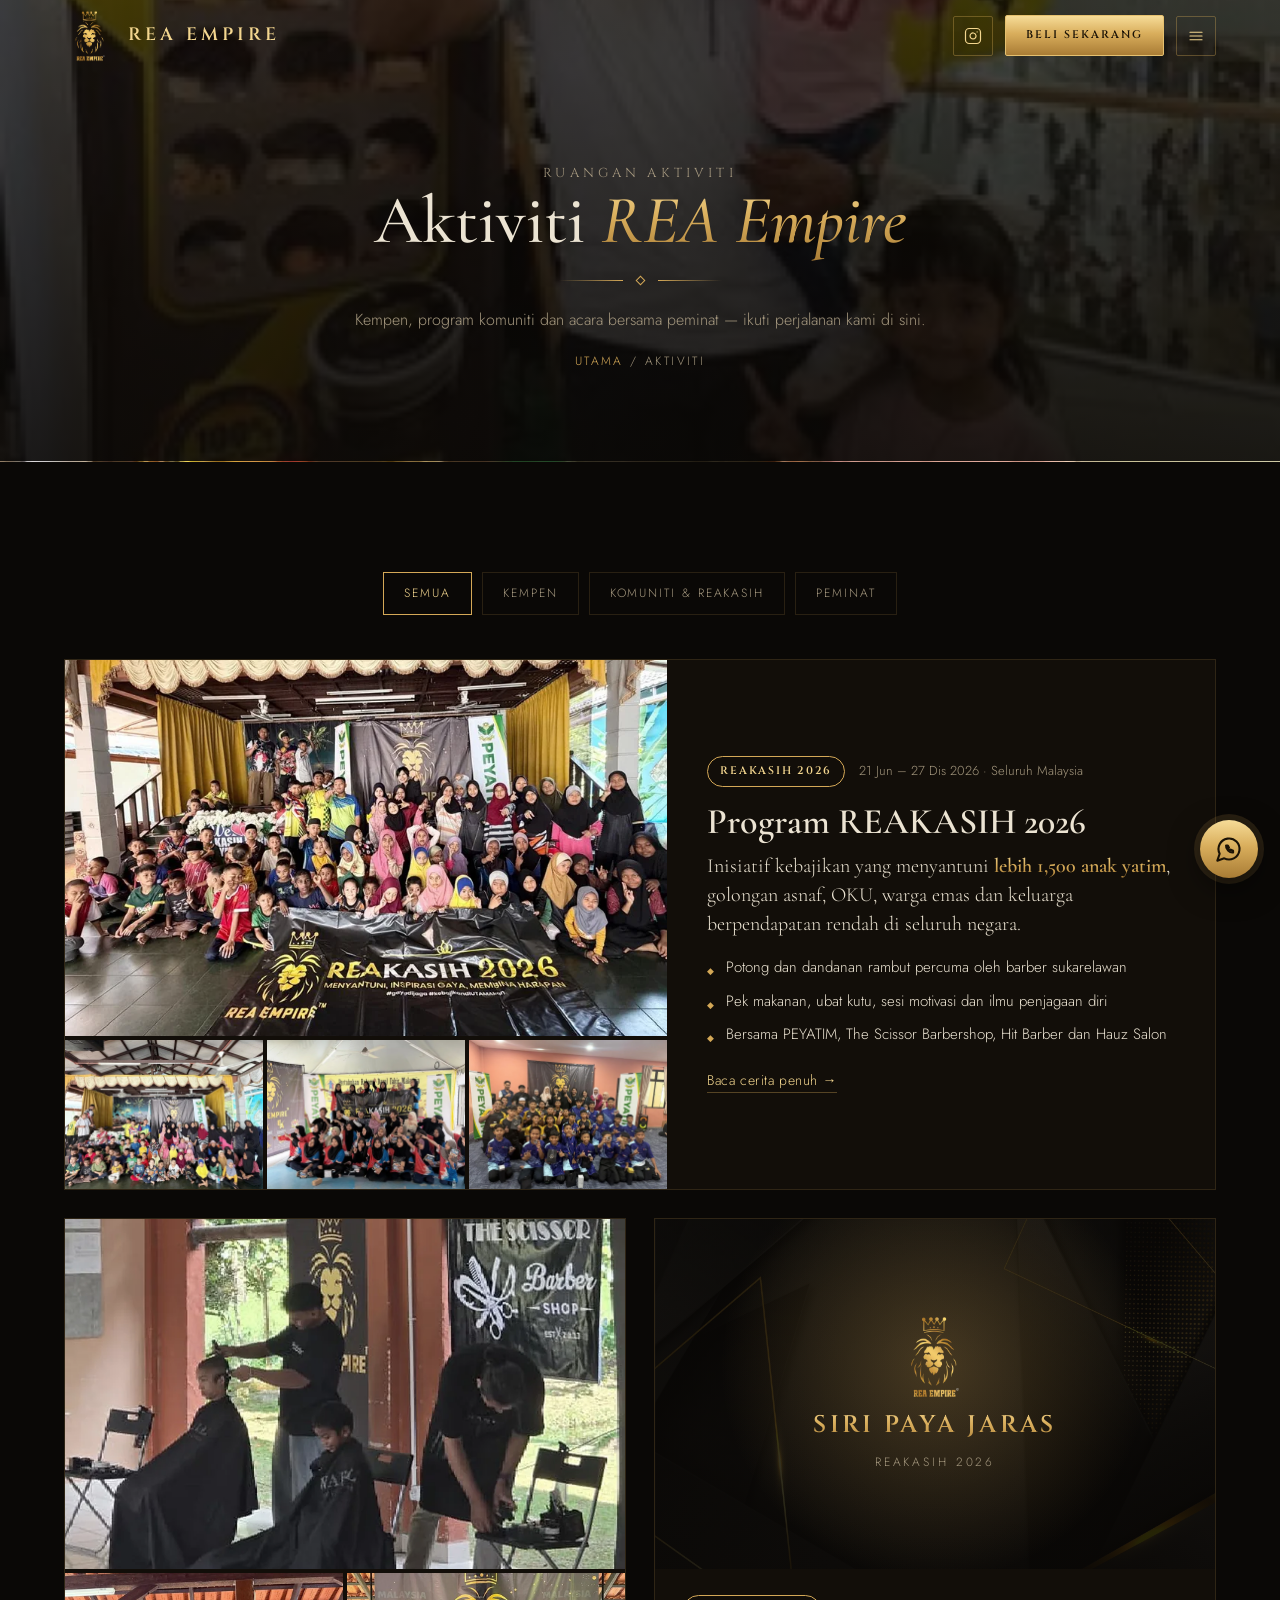
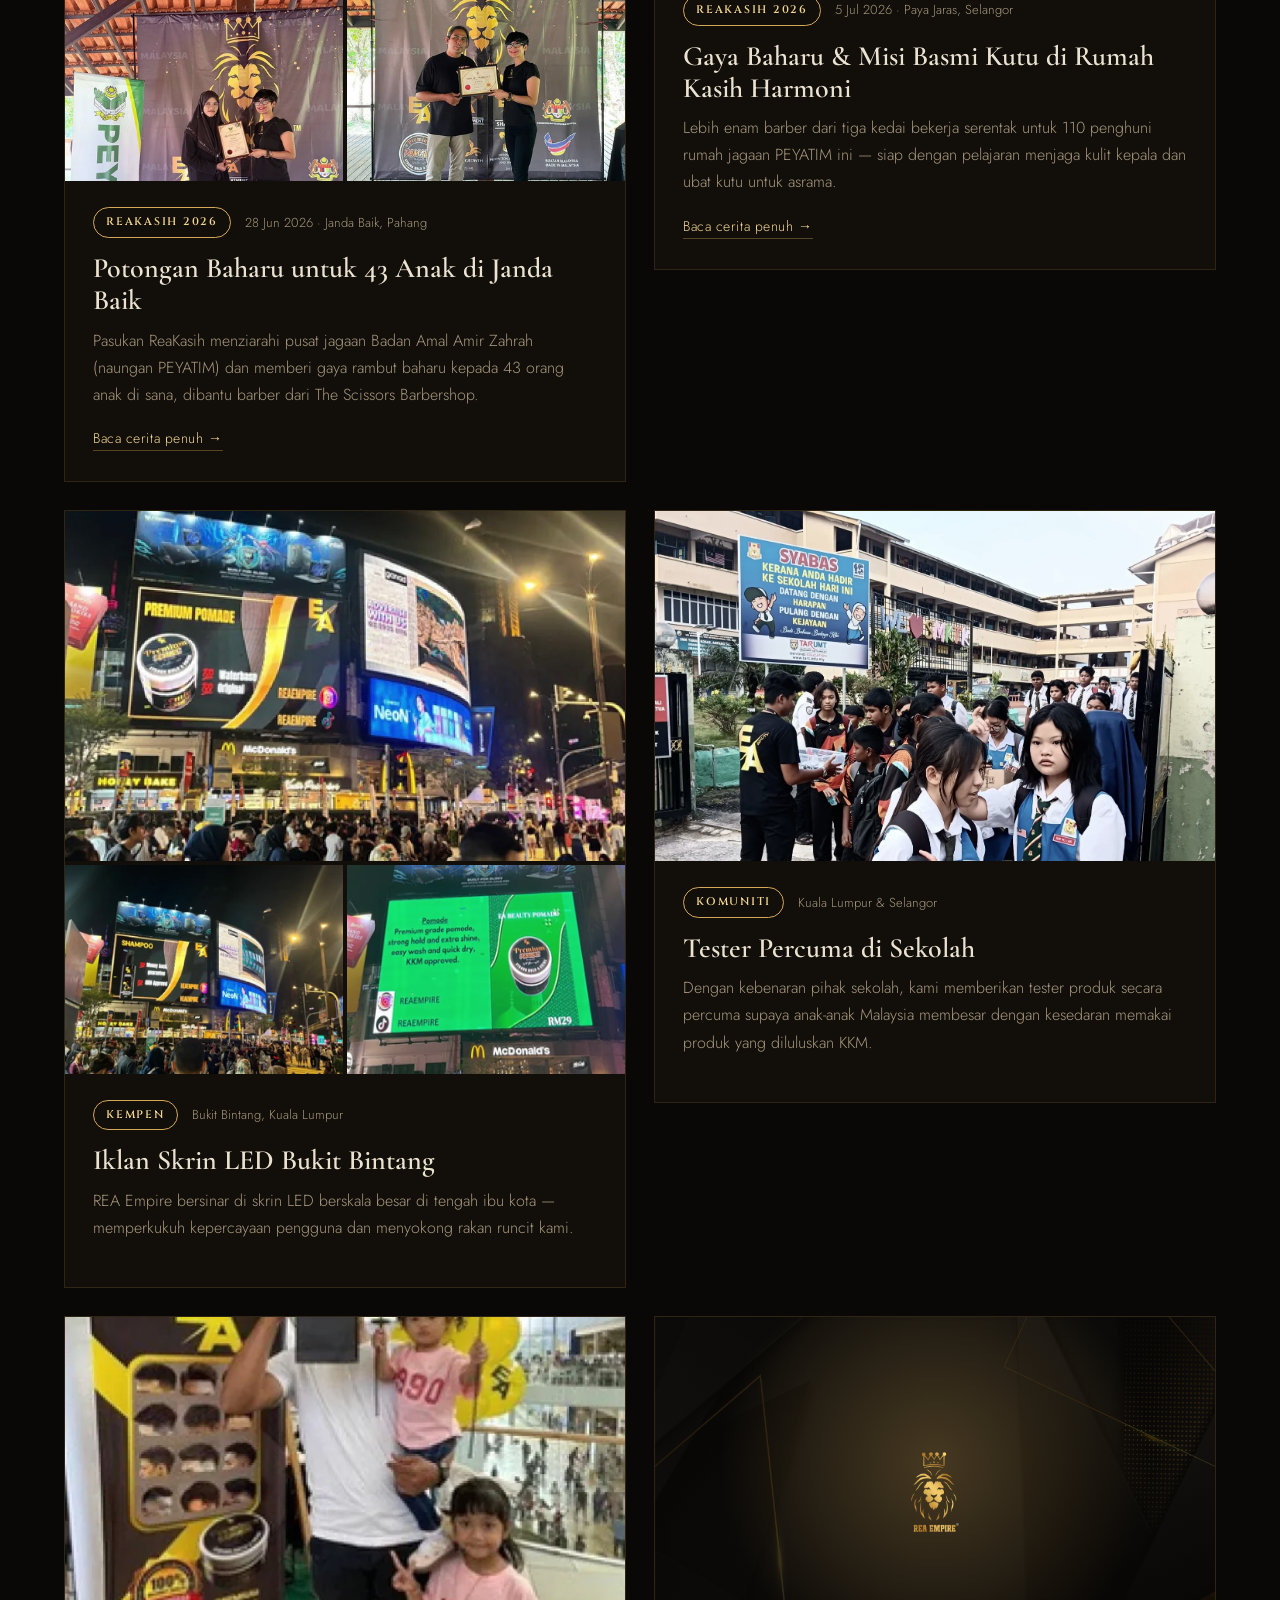
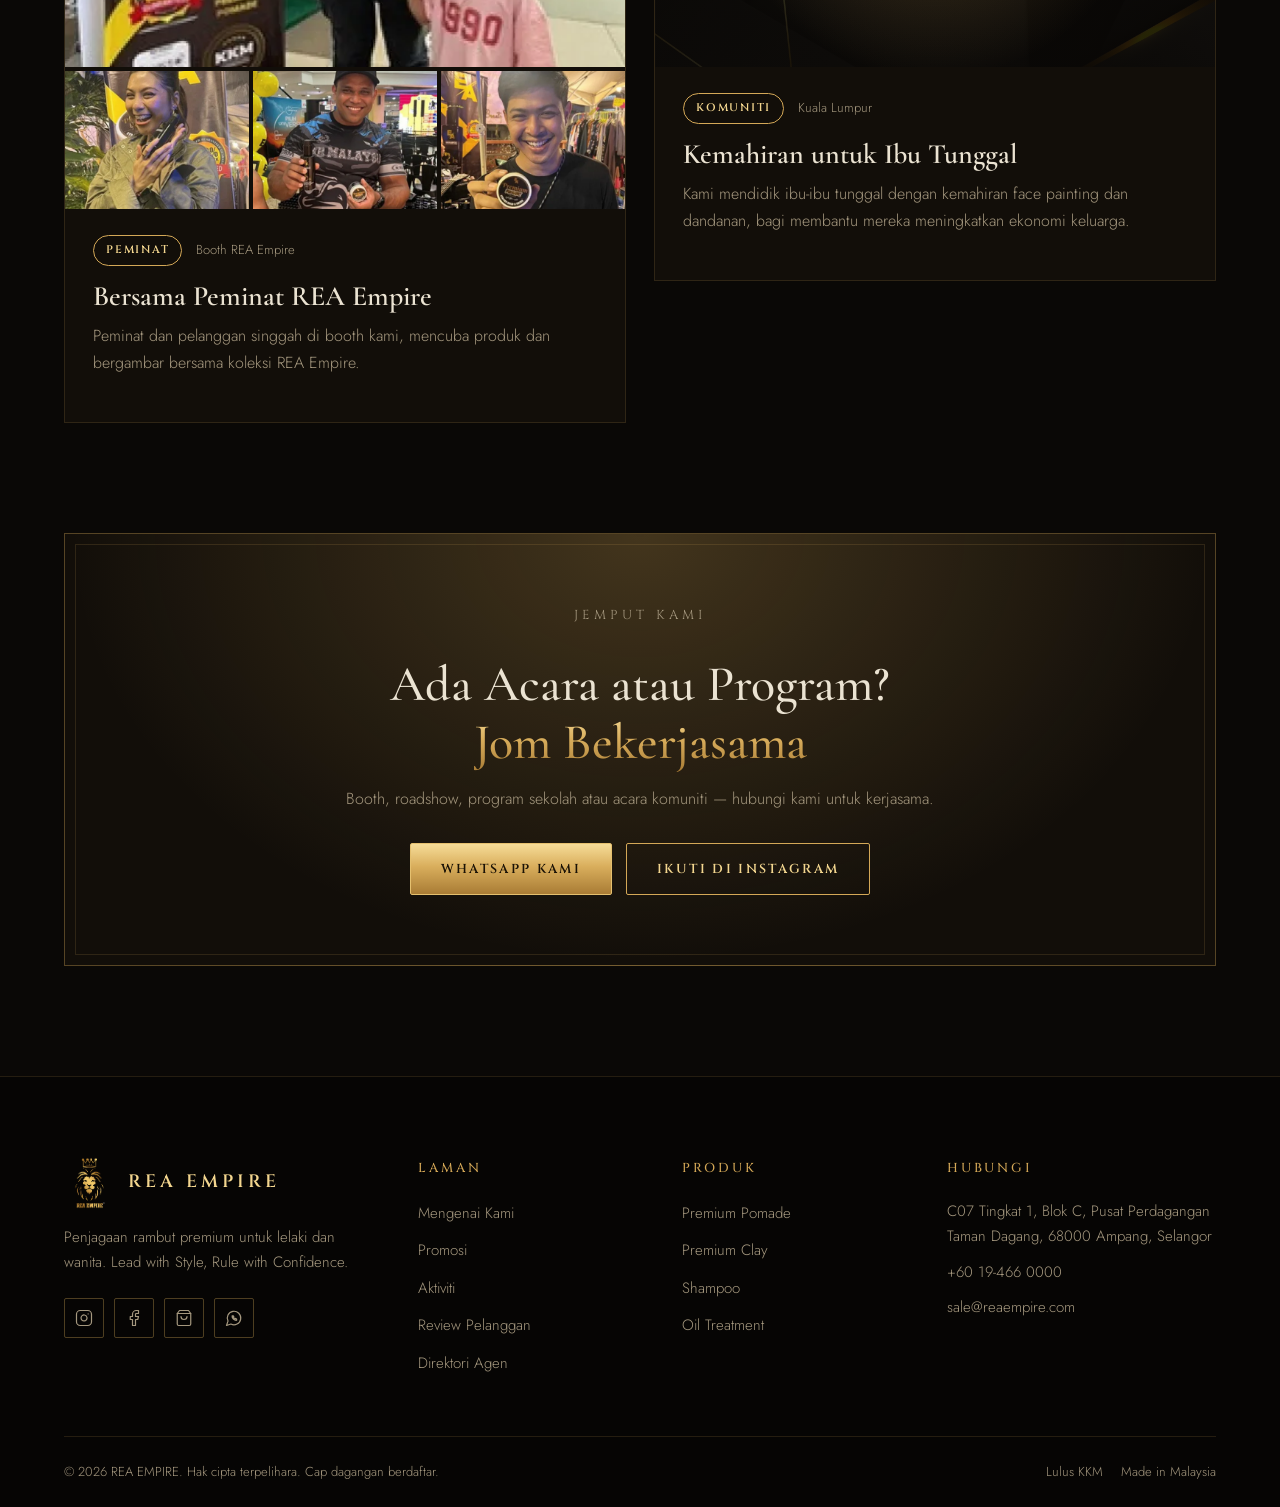
==== aktiviti.html @ 698d2e2b "Launch REA Empire luxury website Static black-and-gold site: 9 pages (Utama, Mengenai Kami, Produk, " ====
<!DOCTYPE html>
<html lang="ms">
<head>
  <meta charset="utf-8">
  <meta name="viewport" content="width=device-width, initial-scale=1">
  <title>Aktiviti — REA Empire</title>
  <meta name="description" content="Aktiviti REA Empire: Program REAKASIH 2026 yang menyantuni lebih 1,500 anak yatim, asnaf, OKU, warga emas dan keluarga B40, kempen LED Bukit Bintang, tester percuma di sekolah dan sesi bersama peminat.">
  <meta property="og:type" content="website">
  <meta property="og:title" content="Aktiviti — REA Empire">
  <meta property="og:description" content="Aktiviti REA Empire: Program REAKASIH 2026 yang menyantuni lebih 1,500 anak yatim, asnaf, OKU, warga emas dan keluarga B40, kempen LED Bukit Bintang, tester percuma di sekolah dan sesi bersama peminat.">
  <meta property="og:image" content="https://rea-empire.vercel.app/assets/img/share-grooming-range.jpg">
  <meta property="og:image:width" content="1200">
  <meta property="og:image:height" content="675">
  <link rel="icon" href="assets/img/logo-transparent-01.webp">
  <link rel="preconnect" href="https://fonts.googleapis.com">
  <link rel="preconnect" href="https://fonts.gstatic.com" crossorigin>
  <link href="https://fonts.googleapis.com/css2?family=Cinzel:wght@400;500;600;700&family=Cormorant+Garamond:ital,wght@0,500;0,600;1,500&family=Jost:wght@300;400;500&display=swap" rel="stylesheet">
  <link rel="stylesheet" href="assets/css/style.css?v=17">
</head>
<body>
  <a class="skip-link" href="#main">Langkau ke kandungan</a>

  <header class="site-header">
    <div class="container header-inner">
      <a class="brand" href="index.html" aria-label="REA Empire — Laman Utama">
        <img src="assets/img/logo-transparent-01.webp" alt="" width="52" height="52">
        <span class="brand-name">REA EMPIRE</span>
      </a>
      <nav class="main-nav" aria-label="Menu utama">
        <ul>
          <li><a href="index.html">Utama</a></li>
          <li><a href="mengenai-kami.html">Mengenai Kami</a></li>
          <li><a href="produk.html">Produk</a></li>
          <li><a href="promosi.html">Promosi</a></li>
          <li><a href="aktiviti.html">Aktiviti</a></li>
          <li><a href="review-pelanggan.html">Review</a></li>
          <li><a href="direktori-agen.html">Agen</a></li>
          <li><a href="hubungikami.html">Hubungi</a></li>
        </ul>
      </nav>
      <div class="header-actions">
        <a class="icon-btn hide-sm" href="https://instagram.com/reaempire" target="_blank" rel="noopener" aria-label="Instagram">
          <svg viewBox="0 0 24 24" fill="none" stroke="currentColor" stroke-width="1.6" stroke-linecap="round" stroke-linejoin="round"><rect x="2" y="2" width="20" height="20" rx="5"/><path d="M16 11.37A4 4 0 1 1 12.63 8 4 4 0 0 1 16 11.37z"/><line x1="17.5" y1="6.5" x2="17.51" y2="6.5"/></svg>
        </a>
        <a class="btn btn-gold btn-sm hide-sm" href="produk.html">Beli Sekarang</a>
        <button class="icon-btn nav-toggle" aria-label="Buka menu" aria-expanded="false">
          <svg viewBox="0 0 24 24" fill="none" stroke="currentColor" stroke-width="1.6" stroke-linecap="round"><line x1="4" y1="7" x2="20" y2="7"/><line x1="4" y1="12" x2="20" y2="12"/><line x1="4" y1="17" x2="20" y2="17"/></svg>
        </button>
      </div>
    </div>
  </header>

  <main id="main">
    <section class="page-hero" style="background-image:url('assets/img/fansartboard-1-copy-4.webp')">
      <div class="container">
        <p class="eyebrow">Ruangan Aktiviti</p>
        <h1>Aktiviti <em class="gold-text">REA Empire</em></h1>
        <div class="divider"><span></span></div>
        <p>Kempen, program komuniti dan acara bersama peminat — ikuti perjalanan kami di sini.</p>
        <div class="breadcrumb"><a href="index.html">Utama</a> / Aktiviti</div>
      </div>
    </section>

    <section class="section">
      <div class="container">
        <div class="filter-bar" role="group" aria-label="Tapis aktiviti">
          <button class="active" data-filter="all">Semua</button>
          <button data-filter="kempen">Kempen</button>
          <button data-filter="komuniti">Komuniti &amp; ReaKasih</button>
          <button data-filter="peminat">Peminat</button>
        </div>

        <!--
          To add an activity: copy one <article class="activity-card"> block below,
          change data-cat (kempen / komuniti / peminat), the chip text, title, text and photos.
          The first photo in .activity-gallery is shown large; the rest become thumbnails.
        -->
        <div class="activity-list">
          <article class="activity-card activity-featured reveal" data-cat="komuniti">
            <div class="gallery activity-gallery">
              <button aria-label="Besarkan gambar"><img src="assets/img/reakasih/rk-01.webp" alt="Peserta dan sukarelawan ReaKasih 2026 bergambar bersama" loading="lazy"></button>
              <button aria-label="Besarkan gambar"><img src="assets/img/reakasih/rk-02.webp" alt="Anak-anak bersama pasukan ReaKasih 2026" loading="lazy"></button>
              <button aria-label="Besarkan gambar"><img src="assets/img/reakasih/rk-06.webp" alt="Peserta ReaKasih 2026 bersama sukarelawan" loading="lazy"></button>
              <button aria-label="Besarkan gambar"><img src="assets/img/reakasih/rk-07.webp" alt="Pelajar bersama pasukan REA Empire" loading="lazy"></button>
            </div>
            <div class="activity-body">
              <div class="activity-meta"><span class="chip">ReaKasih 2026</span><span>21 Jun – 27 Dis 2026 · Seluruh Malaysia</span></div>
              <h3>Program REAKASIH 2026</h3>
              <p class="card-highlight">Inisiatif kebajikan yang menyantuni <strong>lebih 1,500 anak yatim</strong>, golongan asnaf, OKU, warga emas dan keluarga berpendapatan rendah di seluruh negara.</p>
              <ul class="feature-list">
                <li>Potong dan dandanan rambut percuma oleh barber sukarelawan</li>
                <li>Pek makanan, ubat kutu, sesi motivasi dan ilmu penjagaan diri</li>
                <li>Bersama PEYATIM, The Scissor Barbershop, Hit Barber dan Hauz Salon</li>
              </ul>
              <a class="text-link" href="reakasih-2026.html">Baca cerita penuh →</a>
            </div>
          </article>

          <article class="activity-card reveal" data-cat="komuniti">
            <div class="gallery activity-gallery">
              <button aria-label="Besarkan gambar"><img src="assets/img/reakasih/rk-09.webp" alt="Barber The Scissor Barber Shop menggunting rambut peserta" loading="lazy"></button>
              <button aria-label="Besarkan gambar"><img src="assets/img/reakasih/rk-10.webp" alt="Penyerahan sijil penghargaan ReaKasih 2026" loading="lazy"></button>
              <button aria-label="Besarkan gambar"><img src="assets/img/reakasih/rk-11.webp" alt="Penyerahan sijil penghargaan ReaKasih 2026" loading="lazy"></button>
            </div>
            <div class="activity-body">
              <div class="activity-meta"><span class="chip">ReaKasih 2026</span><span>28 Jun 2026 · Janda Baik, Pahang</span></div>
              <h3>Potongan Baharu untuk 43 Anak di Janda Baik</h3>
              <p>Pasukan ReaKasih menziarahi pusat jagaan Badan Amal Amir Zahrah (naungan PEYATIM) dan memberi gaya rambut baharu kepada 43 orang anak di sana, dibantu barber dari The Scissors Barbershop.</p>
              <a class="text-link" href="reakasih-2026.html">Baca cerita penuh →</a>
            </div>
          </article>

          <article class="activity-card reveal" data-cat="komuniti">
            <div class="activity-gallery activity-placeholder" aria-hidden="true">
              <img src="assets/img/logo-transparent-01.webp" alt="">
              <span class="placeholder-title">Siri Paya Jaras</span>
              <span class="placeholder-sub">ReaKasih 2026</span>
            </div>
            <div class="activity-body">
              <div class="activity-meta"><span class="chip">ReaKasih 2026</span><span>5 Jul 2026 · Paya Jaras, Selangor</span></div>
              <h3>Gaya Baharu &amp; Misi Basmi Kutu di Rumah Kasih Harmoni</h3>
              <p>Lebih enam barber dari tiga kedai bekerja serentak untuk 110 penghuni rumah jagaan PEYATIM ini — siap dengan pelajaran menjaga kulit kepala dan ubat kutu untuk asrama.</p>
              <a class="text-link" href="reakasih-2026.html">Baca cerita penuh →</a>
            </div>
          </article>

          <article class="activity-card reveal" data-cat="kempen">
            <div class="gallery activity-gallery">
              <button aria-label="Besarkan gambar"><img src="assets/img/artboard-1-copy-14.webp" alt="Iklan REA Empire di skrin LED Bukit Bintang" loading="lazy"></button>
              <button aria-label="Besarkan gambar"><img src="assets/img/artboard-1-copy-12.webp" alt="Skrin LED Bukit Bintang memaparkan REA Empire" loading="lazy"></button>
              <button aria-label="Besarkan gambar"><img src="assets/img/artboard-1-copy-13.webp" alt="Iklan Premium Pomade di skrin LED" loading="lazy"></button>
            </div>
            <div class="activity-body">
              <div class="activity-meta"><span class="chip">Kempen</span><span>Bukit Bintang, Kuala Lumpur</span></div>
              <h3>Iklan Skrin LED Bukit Bintang</h3>
              <p>REA Empire bersinar di skrin LED berskala besar di tengah ibu kota — memperkukuh kepercayaan pengguna dan menyokong rakan runcit kami.</p>
            </div>
          </article>

          <article class="activity-card reveal" data-cat="komuniti">
            <div class="gallery activity-gallery">
              <button aria-label="Besarkan gambar"><img src="assets/img/9ff412d4-6bd3-4776-a45b-617e386fb0b8.webp" alt="Pelajar sekolah menerima tester produk REA Empire" loading="lazy" style="object-position:center 30%"></button>
            </div>
            <div class="activity-body">
              <div class="activity-meta"><span class="chip">Komuniti</span><span>Kuala Lumpur &amp; Selangor</span></div>
              <h3>Tester Percuma di Sekolah</h3>
              <p>Dengan kebenaran pihak sekolah, kami memberikan tester produk secara percuma supaya anak-anak Malaysia membesar dengan kesedaran memakai produk yang diluluskan KKM.</p>
            </div>
          </article>

          <article class="activity-card reveal" data-cat="peminat">
            <div class="gallery activity-gallery">
              <button aria-label="Besarkan gambar"><img src="assets/img/fansartboard-1-copy-4.webp" alt="Keluarga di booth REA Empire" loading="lazy"></button>
              <button aria-label="Besarkan gambar"><img src="assets/img/fansartboard-1-copy-7.webp" alt="Peminat REA Empire di booth" loading="lazy"></button>
              <button aria-label="Besarkan gambar"><img src="assets/img/reviewartboard-1-copy-3.webp" alt="Peminat bersama produk REA Empire" loading="lazy"></button>
              <button aria-label="Besarkan gambar"><img src="assets/img/fansartboard-1-copy-6.webp" alt="Peminat REA Empire bersama pomade" loading="lazy"></button>
            </div>
            <div class="activity-body">
              <div class="activity-meta"><span class="chip">Peminat</span><span>Booth REA Empire</span></div>
              <h3>Bersama Peminat REA Empire</h3>
              <p>Peminat dan pelanggan singgah di booth kami, mencuba produk dan bergambar bersama koleksi REA Empire.</p>
            </div>
          </article>

          <article class="activity-card reveal" data-cat="komuniti">
            <div class="activity-gallery activity-placeholder" aria-hidden="true">
              <img src="assets/img/logo-transparent-01.webp" alt="">
            </div>
            <div class="activity-body">
              <div class="activity-meta"><span class="chip">Komuniti</span><span>Kuala Lumpur</span></div>
              <h3>Kemahiran untuk Ibu Tunggal</h3>
              <p>Kami mendidik ibu-ibu tunggal dengan kemahiran face painting dan dandanan, bagi membantu mereka meningkatkan ekonomi keluarga.</p>
            </div>
          </article>
        </div>
      </div>
    </section>

    <section class="section" style="padding-top:0">
      <div class="container">
        <div class="cta-band reveal">
          <p class="eyebrow">Jemput Kami</p>
          <h2>Ada Acara atau Program?<br><span class="gold-text">Jom Bekerjasama</span></h2>
          <p>Booth, roadshow, program sekolah atau acara komuniti — hubungi kami untuk kerjasama.</p>
          <div class="hero-cta">
            <a class="btn btn-gold" href="https://wa.me/60194660000?text=Salam%20REA%20Empire%2C%20saya%20ingin%20menjemput%20REA%20Empire%20ke%20acara%20kami%3A%20" target="_blank" rel="noopener">WhatsApp Kami</a>
            <a class="btn btn-outline" href="https://instagram.com/reaempire" target="_blank" rel="noopener">Ikuti di Instagram</a>
          </div>
        </div>
      </div>
    </section>

    <div class="lightbox" role="dialog" aria-modal="true" aria-label="Paparan gambar">
      <button class="icon-btn" aria-label="Tutup"><svg viewBox="0 0 24 24" fill="none" stroke="currentColor" stroke-width="1.6" stroke-linecap="round"><line x1="6" y1="6" x2="18" y2="18"/><line x1="18" y1="6" x2="6" y2="18"/></svg></button>
      <img src="" alt="">
    </div>
  </main>

  <footer class="site-footer">
    <div class="container">
      <div class="footer-grid">
        <div class="footer-about">
          <a class="brand" href="index.html">
            <img src="assets/img/logo-transparent-01.webp" alt="" width="52" height="52">
            <span class="brand-name">REA EMPIRE</span>
          </a>
          <p>Penjagaan rambut premium untuk lelaki dan wanita. Lead with Style, Rule with Confidence.</p>
          <div class="socials">
            <a class="icon-btn" href="https://instagram.com/reaempire" target="_blank" rel="noopener" aria-label="Instagram"><svg viewBox="0 0 24 24" fill="none" stroke="currentColor" stroke-width="1.6" stroke-linecap="round" stroke-linejoin="round"><rect x="2" y="2" width="20" height="20" rx="5"/><path d="M16 11.37A4 4 0 1 1 12.63 8 4 4 0 0 1 16 11.37z"/><line x1="17.5" y1="6.5" x2="17.51" y2="6.5"/></svg></a>
            <a class="icon-btn" href="https://facebook.com/share/18JDNYexbV/?mibextid=wwXIfr" target="_blank" rel="noopener" aria-label="Facebook"><svg viewBox="0 0 24 24" fill="none" stroke="currentColor" stroke-width="1.6" stroke-linecap="round" stroke-linejoin="round"><path d="M18 2h-3a5 5 0 0 0-5 5v3H7v4h3v8h4v-8h3l1-4h-4V7a1 1 0 0 1 1-1h3z"/></svg></a>
            <a class="icon-btn" href="https://shopee.com.my/reaempire" target="_blank" rel="noopener" aria-label="Shopee"><svg viewBox="0 0 24 24" fill="none" stroke="currentColor" stroke-width="1.6" stroke-linecap="round" stroke-linejoin="round"><path d="M6 2 3 6v14a2 2 0 0 0 2 2h14a2 2 0 0 0 2-2V6l-3-4Z"/><line x1="3" y1="6" x2="21" y2="6"/><path d="M16 10a4 4 0 0 1-8 0"/></svg></a>
            <a class="icon-btn" href="https://wa.me/60194660000" target="_blank" rel="noopener" aria-label="WhatsApp"><svg viewBox="0 0 24 24" fill="none" stroke="currentColor" stroke-width="1.6" stroke-linecap="round" stroke-linejoin="round"><path d="M7.9 20A9 9 0 1 0 4 16.1L2 22Z"/><path d="M9.5 9.5c.3 1.6 1.4 3.1 3 4l1-1 2 1v1.5c-3 .5-6.5-3-6-6h1.5l1 2z"/></svg></a>
          </div>
        </div>
        <div>
          <h4>Laman</h4>
          <ul>
            <li><a href="mengenai-kami.html">Mengenai Kami</a></li>
            <li><a href="promosi.html">Promosi</a></li>
            <li><a href="aktiviti.html">Aktiviti</a></li>
            <li><a href="review-pelanggan.html">Review Pelanggan</a></li>
            <li><a href="direktori-agen.html">Direktori Agen</a></li>
          </ul>
        </div>
        <div>
          <h4>Produk</h4>
          <ul>
            <li><a href="produk.html#premium-pomade-new">Premium Pomade</a></li>
            <li><a href="produk.html#ea-premium-clay">Premium Clay</a></li>
            <li><a href="produk.html#ea-shampoo">Shampoo</a></li>
            <li><a href="produk.html#ea-oil-treatment">Oil Treatment</a></li>
          </ul>
        </div>
        <div>
          <h4>Hubungi</h4>
          <ul class="footer-contact">
            <li>C07 Tingkat 1, Blok C, Pusat Perdagangan Taman Dagang, 68000 Ampang, Selangor</li>
            <li><a href="tel:+60194660000">+60 19-466 0000</a></li>
            <li><a href="mailto:sale@reaempire.com">sale@reaempire.com</a></li>
          </ul>
        </div>
      </div>
      <div class="footer-bottom">
        <span>© <span data-year>2025</span> REA EMPIRE. Hak cipta terpelihara. Cap dagangan berdaftar.</span>
        <span class="footer-badges"><span>Lulus KKM</span><span>Made in Malaysia</span></span>
      </div>
    </div>
  </footer>

  <nav class="tab-bar" aria-label="Navigasi aplikasi">
    <a href="index.html" data-tab="index"><svg viewBox="0 0 24 24" fill="none" stroke="currentColor" stroke-width="1.7" stroke-linecap="round" stroke-linejoin="round"><path d="M3 10.5 12 3l9 7.5V20a1 1 0 0 1-1 1h-5v-6h-6v6H4a1 1 0 0 1-1-1z"/></svg><span>Utama</span></a>
    <a href="produk.html" data-tab="produk"><svg viewBox="0 0 24 24" fill="none" stroke="currentColor" stroke-width="1.7" stroke-linecap="round" stroke-linejoin="round"><path d="M6 2 3 6v14a2 2 0 0 0 2 2h14a2 2 0 0 0 2-2V6l-3-4Z"/><line x1="3" y1="6" x2="21" y2="6"/><path d="M16 10a4 4 0 0 1-8 0"/></svg><span>Produk</span></a>
    <a class="tab-cta" href="https://wa.me/60194660000" target="_blank" rel="noopener" aria-label="WhatsApp"><span class="tab-cta-icon"><svg viewBox="0 0 24 24" fill="none" stroke="currentColor" stroke-width="1.7" stroke-linecap="round" stroke-linejoin="round"><path d="M7.9 20A9 9 0 1 0 4 16.1L2 22Z"/><path d="M9.5 9.5c.3 1.6 1.4 3.1 3 4l1-1 2 1v1.5c-3 .5-6.5-3-6-6h1.5l1 2z"/></svg></span><span>Beli</span></a>
    <a href="review-pelanggan.html" data-tab="review-pelanggan"><svg viewBox="0 0 24 24" fill="none" stroke="currentColor" stroke-width="1.7" stroke-linecap="round" stroke-linejoin="round"><path d="m12 2 3.1 6.3 6.9 1-5 4.9 1.2 6.8L12 17.8 5.8 21l1.2-6.8-5-4.9 6.9-1z"/></svg><span>Review</span></a>
    <button type="button" class="tab-menu" aria-label="Menu lain"><svg viewBox="0 0 24 24" fill="none" stroke="currentColor" stroke-width="1.7" stroke-linecap="round" stroke-linejoin="round"><circle cx="5" cy="12" r="1.3"/><circle cx="12" cy="12" r="1.3"/><circle cx="19" cy="12" r="1.3"/></svg><span>Menu</span></button>
  </nav>

  <a class="wa-float" href="https://wa.me/60194660000" target="_blank" rel="noopener" aria-label="WhatsApp REA Empire">
    <svg viewBox="0 0 24 24" fill="none" stroke="currentColor" stroke-width="1.8" stroke-linecap="round" stroke-linejoin="round"><path d="M7.9 20A9 9 0 1 0 4 16.1L2 22Z"/><path d="M9.5 9.5c.3 1.6 1.4 3.1 3 4l1-1 2 1v1.5c-3 .5-6.5-3-6-6h1.5l1 2z"/></svg>
  </a>

  <script src="assets/js/main.js?v=9"></script>
</body>
</html>
---- assets/css/style.css ----
/* REA EMPIRE — luxury black & gold theme */

:root {
  --bg: #0a0806;
  --bg-2: #120e09;
  --bg-3: #1a140c;
  --line: rgba(212, 168, 87, 0.35);
  --line-soft: rgba(212, 168, 87, 0.15);
  --gold: #d4a857;
  --gold-light: #f3d68f;
  --gold-dark: #9c7533;
  --gold-grad: linear-gradient(180deg, #f6dc98 0%, #d9ae5c 45%, #a97c35 100%);
  --text: #ebe3d2;
  --muted: #a5987f;
  --font-display: "Cormorant Garamond", Georgia, serif;
  --font-title: "Cinzel", Georgia, serif;
  --font-body: "Jost", "Helvetica Neue", Arial, sans-serif;
  --container: 1200px;
  --header-h: 84px;
  --radius: 2px;
}

*, *::before, *::after { box-sizing: border-box; }

html { scroll-behavior: smooth; }

body {
  margin: 0;
  background: var(--bg);
  color: var(--text);
  font-family: var(--font-body);
  font-size: 16px;
  font-weight: 300;
  line-height: 1.7;
  -webkit-font-smoothing: antialiased;
  overflow-x: hidden;
}

img { max-width: 100%; display: block; }
[hidden] { display: none !important; }
a { color: inherit; text-decoration: none; }
button, input, textarea, select { font: inherit; color: inherit; }

.container {
  width: 100%;
  max-width: var(--container);
  margin: 0 auto;
  padding: 0 24px;
}

.skip-link {
  position: absolute; left: -9999px; top: 0;
  background: var(--gold); color: #000; padding: 8px 16px; z-index: 100;
}
.skip-link:focus { left: 16px; }

/* ---------- Typography ---------- */

.eyebrow {
  font-family: var(--font-title);
  font-size: 13px;
  letter-spacing: 0.32em;
  text-transform: uppercase;
  color: var(--gold);
  margin: 0 0 14px;
}

.section-title {
  font-family: var(--font-title);
  font-weight: 500;
  font-size: clamp(26px, 3.4vw, 38px);
  letter-spacing: 0.08em;
  text-transform: uppercase;
  color: var(--gold-light);
  margin: 0 0 16px;
  line-height: 1.25;
}

.section-head { text-align: center; max-width: 720px; margin: 0 auto 56px; }
.section-head p { color: var(--muted); margin: 0; }

.divider {
  display: flex; align-items: center; justify-content: center; gap: 14px;
  margin: 18px auto 22px; color: var(--gold);
}
.divider::before, .divider::after {
  content: ""; width: 64px; height: 1px;
  background: linear-gradient(90deg, transparent, var(--gold));
}
.divider::after { transform: scaleX(-1); }
.divider span { width: 7px; height: 7px; transform: rotate(45deg); border: 1px solid var(--gold); }

.gold-text {
  background: var(--gold-grad);
  -webkit-background-clip: text; background-clip: text;
  color: transparent;
}

/* ---------- Buttons ---------- */

.btn {
  display: inline-flex; align-items: center; justify-content: center; gap: 10px;
  padding: 14px 30px;
  font-family: var(--font-title);
  font-size: 13px;
  font-weight: 600;
  letter-spacing: 0.18em;
  text-transform: uppercase;
  border: 1px solid var(--gold);
  border-radius: var(--radius);
  cursor: pointer;
  transition: transform .25s ease, box-shadow .25s ease, background .25s ease, color .25s ease;
}
.btn-gold { background: var(--gold-grad); color: #1a1206; border-color: #e5c06f; }
.btn-gold:hover { transform: translateY(-2px); box-shadow: 0 10px 30px rgba(212, 168, 87, 0.35); }
.btn-outline { background: transparent; color: var(--gold-light); }
.btn-outline:hover { background: rgba(212, 168, 87, 0.12); }
.btn-sm { padding: 10px 20px; font-size: 11px; }
.btn svg { width: 18px; height: 18px; flex: none; }

/* ---------- Header ---------- */

.site-header {
  position: fixed; inset: 0 0 auto 0; z-index: 50;
  height: var(--header-h);
  transition: background .3s ease, border-color .3s ease;
  border-bottom: 1px solid transparent;
}
.site-header.scrolled {
  background: rgba(10, 8, 6, 0.92);
  backdrop-filter: blur(10px);
  border-bottom-color: var(--line-soft);
}
.header-inner {
  height: 100%;
  display: flex; align-items: center; justify-content: space-between; gap: 24px;
}
.brand { display: flex; align-items: center; gap: 12px; }
.brand img { width: 52px; height: 52px; object-fit: contain; }
.brand-name {
  font-family: var(--font-title); font-weight: 600;
  font-size: 18px; letter-spacing: 0.22em; color: var(--gold-light);
  white-space: nowrap;
}

.main-nav ul { list-style: none; margin: 0; padding: 0; display: flex; gap: 24px; }
.header-actions .btn { white-space: nowrap; }
.main-nav a {
  font-size: 13px; letter-spacing: 0.12em; text-transform: uppercase;
  color: var(--text); position: relative; padding: 6px 0; white-space: nowrap;
  transition: color .2s ease;
}
.main-nav a::after {
  content: ""; position: absolute; left: 0; right: 0; bottom: 0; height: 1px;
  background: var(--gold); transform: scaleX(0); transition: transform .3s ease;
}
.main-nav a:hover, .main-nav a.active { color: var(--gold-light); }
.main-nav a:hover::after, .main-nav a.active::after { transform: scaleX(1); }

.header-actions { display: flex; align-items: center; gap: 12px; }
.icon-btn {
  width: 40px; height: 40px; display: grid; place-items: center;
  border: 1px solid var(--line); border-radius: var(--radius); color: var(--gold-light);
  background: transparent; cursor: pointer; transition: background .2s ease;
}
.icon-btn:hover { background: rgba(212, 168, 87, 0.12); }
.icon-btn svg { width: 18px; height: 18px; }
.nav-toggle { display: none; }

/* ---------- Hero ---------- */

.hero {
  position: relative;
  padding: calc(var(--header-h) + 40px) 0 80px;
  background:
    radial-gradient(ellipse at 70% 40%, rgba(160, 110, 40, 0.28), transparent 60%),
    var(--bg);
  overflow: hidden;
}
.hero-frame {
  position: relative;
  border: 1px solid var(--line);
  min-height: 600px;
  display: grid; grid-template-columns: 1.05fr 1fr; align-items: center;
  overflow: hidden;
  background: linear-gradient(120deg, rgba(20, 15, 8, 0.95), rgba(30, 20, 8, 0.6));
}
.hero-frame::before {
  content: ""; position: absolute; inset: 10px; border: 1px solid var(--line-soft); pointer-events: none; z-index: 3;
}
.hero-copy { position: relative; z-index: 2; padding: 64px 56px; }
.hero h1 {
  font-family: var(--font-display);
  font-weight: 500;
  font-size: clamp(42px, 5vw, 72px);
  line-height: 1.05;
  margin: 0 0 22px;
  color: var(--text);
}
.hero h1 em { font-style: italic; display: block; }
.hero-lead { font-size: 18px; color: var(--muted); max-width: 460px; margin: 0 0 34px; }
.hero-cta { display: flex; flex-wrap: wrap; gap: 14px; }
.hero-media { position: absolute; inset: 0 0 0 38%; z-index: 1; }
.hero-media img { width: 100%; height: 100%; object-fit: cover; object-position: center; }
.hero-media::after {
  content: ""; position: absolute; inset: 0;
  background:
    linear-gradient(90deg, rgba(18, 13, 7, 1) 0%, rgba(18, 13, 7, 0.55) 30%, rgba(18, 13, 7, 0.05) 70%),
    linear-gradient(0deg, rgba(10, 8, 6, 0.75), transparent 40%);
}
.sparkles { position: absolute; inset: 0; width: 100%; height: 100%; z-index: 2; pointer-events: none; }

.hero-badges {
  display: flex; flex-wrap: wrap; gap: 22px; margin-top: 40px;
  font-size: 12px; letter-spacing: 0.14em; text-transform: uppercase; color: var(--muted);
}
.hero-badges span { display: inline-flex; align-items: center; gap: 8px; }
.hero-badges span::before { content: "◆"; color: var(--gold); font-size: 9px; }

/* Poster hero (homepage) */
.sr-only {
  position: absolute; width: 1px; height: 1px; padding: 0; margin: -1px;
  overflow: hidden; clip: rect(0 0 0 0); white-space: nowrap; border: 0;
}
.hero-poster { display: block; min-height: 0; background: var(--bg); }
.hero-poster img { width: 100%; height: auto; aspect-ratio: 1672 / 941; object-fit: cover; }
.hero-bar {
  display: flex; align-items: center; justify-content: space-between; gap: 32px;
  padding: 28px 0 0;
}
.hero-bar .hero-lead { margin: 0; max-width: 560px; font-size: 17px; }
.hero-bar .hero-badges { margin-top: 14px; }
.hero-bar .hero-cta { flex: none; }

/* Page hero (inner pages) */
.page-hero {
  position: relative;
  padding: calc(var(--header-h) + 90px) 0 90px;
  text-align: center;
  background-size: cover; background-position: center;
  border-bottom: 1px solid var(--line-soft);
  overflow: hidden;
}
.page-hero::before {
  content: ""; position: absolute; inset: 0;
  background: linear-gradient(180deg, rgba(10, 8, 6, 0.75), rgba(10, 8, 6, 0.92));
}
.page-hero .container { position: relative; z-index: 2; }
.page-hero h1 {
  font-family: var(--font-display); font-weight: 500;
  font-size: clamp(40px, 5.5vw, 68px); margin: 0; line-height: 1.1;
}
.page-hero p { color: var(--muted); max-width: 640px; margin: 0 auto; }
.breadcrumb { font-size: 12px; letter-spacing: 0.2em; text-transform: uppercase; color: var(--muted); margin-top: 18px; }
.breadcrumb a { color: var(--gold); }

/* ---------- Sections ---------- */

.section { padding: 110px 0; position: relative; }
.section-alt { background: var(--bg-2); border-top: 1px solid var(--line-soft); border-bottom: 1px solid var(--line-soft); }
.section-texture {
  background:
    linear-gradient(rgba(10, 8, 6, 0.88), rgba(10, 8, 6, 0.94)),
    url("../img/5798105.webp") center / cover fixed;
}

/* Stats */
.stats {
  display: grid; grid-template-columns: repeat(4, 1fr);
  border: 1px solid var(--line);
  background: var(--bg-2);
}
.stat { padding: 34px 20px; text-align: center; border-right: 1px solid var(--line-soft); }
.stat:last-child { border-right: 0; }
.stat strong {
  display: block; font-family: var(--font-display); font-weight: 600;
  font-size: 46px; line-height: 1;
}
.stat span { font-size: 12px; letter-spacing: 0.18em; text-transform: uppercase; color: var(--muted); }
.stats-wrap { margin-top: -40px; position: relative; z-index: 5; }

/* Product cards */
.product-grid { display: grid; grid-template-columns: repeat(4, 1fr); gap: 24px; }
.product-card {
  position: relative;
  border: 1px solid var(--line-soft);
  background:
    radial-gradient(circle at 50% 38%, rgba(212, 168, 87, 0.22), transparent 62%),
    linear-gradient(180deg, var(--bg-3), var(--bg));
  display: flex; flex-direction: column; text-align: center;
  transition: border-color .3s ease, transform .3s ease;
}
.product-card:hover { border-color: var(--gold); transform: translateY(-4px); }
.product-media {
  position: relative; aspect-ratio: 1 / 1; --pad: 34px;
}
.product-media img {
  position: absolute; inset: var(--pad);
  width: calc(100% - 2 * var(--pad)); height: calc(100% - 2 * var(--pad)); object-fit: contain;
  filter: drop-shadow(0 18px 24px rgba(0, 0, 0, 0.6));
  transition: transform .5s ease;
}
.product-card:hover .product-media img { transform: scale(1.06); }
.product-body { padding: 0 22px 26px; display: flex; flex-direction: column; flex: 1; }
.product-body h3 {
  font-family: var(--font-display); font-weight: 600; font-size: 25px; margin: 0 0 6px; color: var(--text);
}
.product-body p { color: var(--muted); font-size: 14px; margin: 0 0 16px; flex: 1; }
.price { font-family: var(--font-title); font-size: 19px; letter-spacing: 0.08em; color: var(--gold-light); margin-bottom: 16px; }
.buy-stack { display: grid; gap: 8px; }
.buy-row { display: flex; flex-wrap: wrap; gap: 12px; }

.tag-new {
  position: absolute; top: 14px; left: 14px;
  font-family: var(--font-title); font-size: 10px; font-weight: 700; letter-spacing: 0.2em;
  padding: 5px 10px; background: var(--gold-grad); color: #1a1206;
}

.filter-bar { display: flex; justify-content: center; flex-wrap: wrap; gap: 10px; margin-bottom: 44px; }
.filter-bar button {
  background: transparent; border: 1px solid var(--line-soft); padding: 10px 20px; cursor: pointer;
  font-size: 12px; letter-spacing: 0.16em; text-transform: uppercase; color: var(--muted);
}
.filter-bar button.active, .filter-bar button:hover { border-color: var(--gold); color: var(--gold-light); }

/* Product detail list (produk page) */
.product-row {
  display: grid; grid-template-columns: 1fr 1.2fr; gap: 60px; align-items: center;
  padding: 60px 0; border-bottom: 1px solid var(--line-soft);
}
.product-row:nth-child(even) .product-row-media { order: 2; }
.product-row-media {
  aspect-ratio: 1 / 1; border: 1px solid var(--line-soft); --pad: 60px;
  background: radial-gradient(circle at 50% 45%, rgba(212, 168, 87, 0.25), transparent 60%), var(--bg-2);
  position: relative;
}
.product-row-media img { position: absolute; inset: var(--pad); width: calc(100% - 2 * var(--pad)); height: calc(100% - 2 * var(--pad)); object-fit: contain; filter: drop-shadow(0 24px 30px rgba(0,0,0,.65)); }
.product-row h3 { font-family: var(--font-display); font-weight: 600; font-size: clamp(32px, 3.6vw, 46px); margin: 0 0 10px; line-height: 1.1; }
.product-row .price { font-size: 24px; }
.product-row p { color: var(--muted); }
.feature-list { list-style: none; padding: 0; margin: 0 0 28px; display: grid; gap: 8px; }
.feature-list li { display: flex; gap: 12px; color: var(--text); font-size: 15px; }
.feature-list li::before { content: "◆"; color: var(--gold); font-size: 9px; padding-top: 8px; }

/* Showcase tiles (campaign banners) */
.showcase-grid { display: grid; grid-template-columns: repeat(3, 1fr); gap: 24px; }
.tile {
  border: 1px solid var(--line-soft); background: var(--bg-2); overflow: hidden;
  display: flex; flex-direction: column;
}
.tile-media { overflow: hidden; aspect-ratio: 3 / 2; }
.tile-media img { width: 100%; height: 100%; object-fit: cover; transition: transform .6s ease; }
.tile:hover .tile-media img { transform: scale(1.06); }
.tile-body { padding: 24px; text-align: center; }
.tile-body h3 { font-family: var(--font-display); font-weight: 600; font-size: 25px; margin: 0 0 6px; color: var(--gold-light); }
.tile-body p { color: var(--muted); font-size: 14px; margin: 0 0 18px; }

/* Activities */
.activity-list { display: grid; grid-template-columns: repeat(2, 1fr); gap: 28px; align-items: start; }
.activity-card {
  border: 1px solid var(--line-soft); background: var(--bg-2);
  display: flex; flex-direction: column; overflow: hidden;
  transition: border-color .3s ease;
}
.activity-card:hover { border-color: var(--line); }
/* First photo large, the rest share one row of thumbnails whatever their count */
.gallery.activity-gallery { display: flex; flex-wrap: wrap; gap: 4px; }
.gallery.activity-gallery button { flex: 1 1 0; min-width: 0; aspect-ratio: 4 / 3; border: 0; }
.gallery.activity-gallery button:first-child { flex-basis: 100%; aspect-ratio: 16 / 10; }
.activity-placeholder {
  aspect-ratio: 16 / 10; display: flex; flex-direction: column; align-items: center; justify-content: center; gap: 6px;
  background:
    radial-gradient(circle at 50% 42%, rgba(212, 168, 87, 0.28), transparent 62%),
    linear-gradient(rgba(10, 8, 6, 0.75), rgba(10, 8, 6, 0.9)),
    url("../img/5798105.webp") center / cover;
  text-align: center; padding: 20px;
}
.activity-placeholder img { width: 84px; height: 84px; object-fit: contain; }
.placeholder-title {
  font-family: var(--font-title); font-weight: 600; font-size: 24px; letter-spacing: 0.14em; text-transform: uppercase;
  background: var(--gold-grad); -webkit-background-clip: text; background-clip: text; color: transparent;
}
.placeholder-sub { font-size: 12px; letter-spacing: 0.24em; text-transform: uppercase; color: var(--muted); }
.activity-body { padding: 26px 28px 30px; }
.activity-body h3 { font-family: var(--font-display); font-weight: 600; font-size: 28px; line-height: 1.15; margin: 0 0 10px; }
.activity-body p { color: var(--muted); margin: 0 0 16px; }
.activity-body .feature-list { margin-bottom: 18px; }
.activity-meta { display: flex; flex-wrap: wrap; align-items: center; gap: 8px 14px; margin-bottom: 14px; font-size: 13px; color: var(--muted); }
.chip {
  font-family: var(--font-title); font-size: 11px; font-weight: 600; letter-spacing: 0.16em; text-transform: uppercase;
  padding: 5px 12px; border: 1px solid var(--gold); color: var(--gold-light); border-radius: 999px;
}
.text-link { color: var(--gold-light); font-size: 14px; letter-spacing: 0.04em; border-bottom: 1px solid var(--line); padding-bottom: 2px; }
.text-link:hover { border-color: var(--gold); }
.activity-featured { grid-column: 1 / -1; display: grid; grid-template-columns: 1.1fr 1fr; align-items: stretch; }
.activity-featured .activity-placeholder { aspect-ratio: auto; min-height: 100%; }
.activity-featured .activity-body { padding: 40px; align-self: center; }
.activity-featured h3 { font-size: 36px; }

/* Story (tabloid article) */
.story-narrow { max-width: 860px; }
.story-head { padding: calc(var(--header-h) + 60px) 0 40px; text-align: center; }
.story-crumb { margin: 0 0 22px; }
.story-head h1 {
  font-family: var(--font-display); font-weight: 600;
  font-size: clamp(40px, 6vw, 76px); line-height: 1.02; margin: 0 0 22px;
}
.story-head h1 em { display: block; }
.story-standfirst { font-family: var(--font-display); font-style: italic; font-size: clamp(20px, 2.2vw, 25px); line-height: 1.45; color: var(--text); margin: 0 auto 26px; max-width: 720px; }
.story-highlight {
  position: relative; max-width: 780px; margin: 0 auto 30px; padding: 24px 30px;
  font-family: var(--font-display); font-size: clamp(21px, 2.4vw, 28px); line-height: 1.4; color: var(--text);
  border: 1px solid var(--line);
  background: linear-gradient(180deg, rgba(212, 168, 87, 0.14), rgba(212, 168, 87, 0.04));
}
.story-highlight::before, .story-highlight::after {
  content: ""; position: absolute; left: 50%; width: 60px; height: 2px; margin-left: -30px; background: var(--gold-grad);
}
.story-highlight::before { top: -1px; }
.story-highlight::after { bottom: -1px; }
.story-highlight strong {
  font-weight: 600; background: var(--gold-grad); -webkit-background-clip: text; background-clip: text; color: transparent;
}
.story-stats {
  display: grid; grid-template-columns: repeat(4, 1fr); max-width: 780px; margin: 0 auto 28px;
  border: 1px solid var(--line-soft); background: var(--bg-2);
}
.story-stats > div { padding: 18px 10px; border-right: 1px solid var(--line-soft); }
.story-stats > div:last-child { border-right: 0; }
.story-stats strong { display: block; font-family: var(--font-display); font-weight: 600; font-size: 30px; line-height: 1.1; }
.story-stats span { font-size: 11px; letter-spacing: 0.12em; text-transform: uppercase; color: var(--muted); }
.story-byline {
  display: flex; flex-wrap: wrap; justify-content: center; gap: 8px 22px;
  font-size: 12px; letter-spacing: 0.16em; text-transform: uppercase; color: var(--muted);
  border-top: 1px solid var(--line-soft); border-bottom: 1px solid var(--line-soft); padding: 14px 0;
}
.story-byline span + span::before { content: "◆"; color: var(--gold); font-size: 8px; margin-right: 22px; vertical-align: 2px; }
.story-cover { margin: 0; }
.story-cover img { width: 100%; height: auto; aspect-ratio: 1080 / 460; object-fit: cover; border: 1px solid var(--line); }
.story-gallery .activity-placeholder { aspect-ratio: 4 / 3; border: 1px solid var(--line-soft); padding: 10px; }
.story-gallery .activity-placeholder img { width: 52px; height: 52px; }
.story-gallery .placeholder-title { font-size: 18px; }
.story-cover figcaption { margin-top: 10px; font-size: 13px; font-style: italic; color: var(--muted); text-align: center; }
/* Uniform photo grid: every photo is 4:3 */
.gallery.story-gallery { grid-template-columns: repeat(3, 1fr); gap: 12px; }
.gallery.story-gallery button { aspect-ratio: 4 / 3; }
.story-gallery-wrap { padding-top: 30px; padding-bottom: 50px; }
.activity-featured .activity-gallery { align-self: start; }
.story-layout { display: grid; grid-template-columns: minmax(0, 1fr) 320px; gap: 64px; padding-top: 56px; padding-bottom: 40px; align-items: start; }
.story-body { font-size: 18px; line-height: 1.8; color: var(--text); }
.story-body p { margin: 0 0 22px; color: #d9d0bd; }
.story-body .lead { font-size: 21px; line-height: 1.7; color: var(--text); }
.story-body .lead::first-letter {
  float: left; font-family: var(--font-display); font-weight: 600; font-size: 88px; line-height: 0.8;
  padding: 8px 12px 0 0; color: var(--gold-light);
}
.story-body h2 {
  font-family: var(--font-title); font-weight: 500; font-size: 20px; letter-spacing: 0.1em; text-transform: uppercase;
  color: var(--gold-light); margin: 44px 0 14px; padding-top: 18px; border-top: 1px solid var(--line-soft);
}
.story-body strong { color: var(--gold-light); font-weight: 500; }
.story-body .feature-list { margin-bottom: 22px; }
.story-body .feature-list li { font-size: 17px; color: #d9d0bd; }
.story-pull {
  margin: 40px 0; padding: 26px 0 26px 28px; border-left: 2px solid var(--gold);
  font-family: var(--font-display); font-style: italic; font-size: clamp(24px, 2.6vw, 32px); line-height: 1.35; color: var(--gold-light);
}
.story-aside { position: sticky; top: calc(var(--header-h) + 24px); display: grid; gap: 18px; }
.fact-box { border: 1px solid var(--line); background: var(--bg-2); padding: 26px 24px; }
.fact-box dl { margin: 0; display: grid; gap: 14px; }
.fact-box dt { font-size: 11px; letter-spacing: 0.2em; text-transform: uppercase; color: var(--gold); }
.fact-box dd { margin: 2px 0 0; font-size: 15px; line-height: 1.5; }
.fact-cta p:not(.eyebrow) { color: var(--muted); font-size: 15px; margin: 0 0 18px; }
.fact-cta .btn { width: 100%; }
.story-foot { padding-bottom: 90px; text-align: center; }

/* Split feature */
.split { display: grid; grid-template-columns: 1fr 1fr; gap: 70px; align-items: center; }
.split-media { position: relative; }
.split-media img { width: 100%; aspect-ratio: 4 / 3; object-fit: cover; border: 1px solid var(--line); }
.split-media::before {
  content: ""; position: absolute; inset: -16px 16px 16px -16px; border: 1px solid var(--line-soft); z-index: -1;
}
.split h2 { font-family: var(--font-display); font-weight: 500; font-size: clamp(34px, 4vw, 52px); line-height: 1.1; margin: 0 0 20px; }
.split p { color: var(--muted); }

/* Features */
.features { display: grid; grid-template-columns: repeat(4, 1fr); gap: 1px; background: var(--line-soft); border: 1px solid var(--line-soft); }
.feature { background: var(--bg); padding: 40px 28px; text-align: center; }
.feature-icon {
  width: 62px; height: 62px; margin: 0 auto 20px; display: grid; place-items: center;
  border: 1px solid var(--line); transform: rotate(45deg); color: var(--gold-light);
}
.feature-icon svg { width: 24px; height: 24px; transform: rotate(-45deg); }
.feature h3 { font-family: var(--font-title); font-weight: 500; font-size: 15px; letter-spacing: 0.14em; text-transform: uppercase; margin: 0 0 10px; color: var(--gold-light); }
.feature p { color: var(--muted); font-size: 14px; margin: 0; }

/* Testimonials */
.testimonial-grid { display: grid; grid-template-columns: repeat(2, 1fr); gap: 24px; }
.testimonial {
  border: 1px solid var(--line-soft); background: linear-gradient(180deg, var(--bg-3), var(--bg-2));
  padding: 40px 36px; position: relative;
}
.testimonial::before {
  content: "\201C"; position: absolute; top: 4px; right: 26px;
  font-family: var(--font-display); font-size: 110px; line-height: 1; color: rgba(212, 168, 87, 0.25);
}
.testimonial blockquote { margin: 0 0 22px; font-family: var(--font-display); font-size: 23px; font-style: italic; line-height: 1.45; }
.testimonial cite { font-style: normal; font-size: 13px; letter-spacing: 0.16em; text-transform: uppercase; color: var(--gold); }
.stars { color: var(--gold-light); letter-spacing: 3px; margin-bottom: 14px; font-size: 14px; }

/* Gallery */
.gallery { display: grid; grid-template-columns: repeat(4, 1fr); gap: 14px; }
.gallery button {
  padding: 0; border: 1px solid var(--line-soft); background: none; cursor: zoom-in; overflow: hidden; aspect-ratio: 1 / 1;
}
.gallery img { width: 100%; height: 100%; object-fit: cover; transition: transform .5s ease, filter .5s ease; filter: saturate(0.9); }
.gallery-wide { grid-template-columns: repeat(3, 1fr); }
.gallery-wide button { aspect-ratio: 823 / 500; }
.gallery button:hover img { transform: scale(1.06); filter: saturate(1.05); }

.lightbox {
  position: fixed; inset: 0; z-index: 90; background: rgba(5, 4, 3, 0.94);
  display: none; align-items: center; justify-content: center; padding: 24px;
}
.lightbox.open { display: flex; }
.lightbox img { max-width: min(92vw, 900px); max-height: 86vh; border: 1px solid var(--line); }
.lightbox .icon-btn { position: absolute; top: 20px; right: 20px; background: var(--bg); }

/* CTA band */
.cta-band {
  border: 1px solid var(--line);
  padding: 70px 40px; text-align: center; position: relative; overflow: hidden;
  background:
    radial-gradient(ellipse at 50% 0%, rgba(212, 168, 87, 0.25), transparent 70%),
    var(--bg-2);
}
.cta-band::before { content: ""; position: absolute; inset: 10px; border: 1px solid var(--line-soft); pointer-events: none; }
.cta-band h2 { font-family: var(--font-display); font-weight: 500; font-size: clamp(32px, 4vw, 50px); margin: 0 0 14px; line-height: 1.15; }
.cta-band p { color: var(--muted); max-width: 600px; margin: 0 auto 30px; }
.cta-band .hero-cta { justify-content: center; position: relative; }

/* Team */
.team-grid { display: grid; grid-template-columns: repeat(3, 1fr); gap: 24px; }
.team-card { border: 1px solid var(--line-soft); padding: 34px 24px; text-align: center; background: var(--bg-2); }
.avatar {
  width: 78px; height: 78px; margin: 0 auto 18px; border-radius: 50%;
  display: grid; place-items: center;
  font-family: var(--font-title); font-size: 24px; color: #1a1206; background: var(--gold-grad);
}
.team-card h3 { font-family: var(--font-display); font-size: 24px; font-weight: 600; margin: 0 0 4px; }
.team-card .role { color: var(--gold); font-size: 13px; letter-spacing: 0.12em; text-transform: uppercase; }
.team-card .loc { color: var(--muted); font-size: 13px; }

.owner-card {
  display: grid; grid-template-columns: 220px 1fr; gap: 40px; align-items: center;
  border: 1px solid var(--line); padding: 44px; background: var(--bg-2);
}
.owner-card .avatar { width: 180px; height: 180px; font-size: 56px; margin: 0; }
.owner-card h3 { font-family: var(--font-display); font-size: 36px; font-weight: 600; margin: 0; }
.info-list { display: grid; grid-template-columns: repeat(2, minmax(0, 1fr)); gap: 14px 30px; margin: 22px 0 0; }
.info-list dt { font-size: 11px; letter-spacing: 0.2em; text-transform: uppercase; color: var(--gold); }
.info-list dd { margin: 0; }

/* Timeline */
.timeline { max-width: 760px; margin: 0 auto; position: relative; padding-left: 36px; }
.timeline::before { content: ""; position: absolute; left: 6px; top: 6px; bottom: 6px; width: 1px; background: var(--line); }
.timeline-item { position: relative; padding-bottom: 38px; }
.timeline-item::before {
  content: ""; position: absolute; left: -35px; top: 8px; width: 11px; height: 11px;
  transform: rotate(45deg); background: var(--gold);
}
.timeline-item h3 { font-family: var(--font-title); font-weight: 500; font-size: 16px; letter-spacing: 0.12em; color: var(--gold-light); margin: 0 0 4px; }
.timeline-item p { color: var(--muted); margin: 0; }

/* Forms & contact */
.form-card { border: 1px solid var(--line); background: var(--bg-2); padding: 44px; }
.form-grid { display: grid; grid-template-columns: 1fr 1fr; gap: 20px; }
.field { display: flex; flex-direction: column; gap: 8px; }
.field.full { grid-column: 1 / -1; }
.field label { font-size: 12px; letter-spacing: 0.16em; text-transform: uppercase; color: var(--gold); }
.field input, .field textarea, .field select {
  background: var(--bg); border: 1px solid var(--line-soft); padding: 14px 16px; border-radius: var(--radius);
  transition: border-color .2s ease;
}
.field textarea { min-height: 120px; resize: vertical; }
.field input:focus, .field textarea:focus, .field select:focus { outline: none; border-color: var(--gold); }
.check { display: flex; gap: 10px; align-items: flex-start; font-size: 14px; color: var(--muted); }
.check input { accent-color: var(--gold); margin-top: 5px; }
.form-note { font-size: 13px; color: var(--muted); margin: 16px 0 0; }

.contact-grid { display: grid; grid-template-columns: repeat(3, 1fr); gap: 24px; }
.contact-card { border: 1px solid var(--line-soft); padding: 36px 28px; text-align: center; background: var(--bg-2); }
.contact-card h3 { font-family: var(--font-title); font-weight: 500; font-size: 14px; letter-spacing: 0.2em; text-transform: uppercase; color: var(--gold); margin: 0 0 10px; }
.contact-card p, .contact-card a { margin: 0; font-size: 16px; }
.contact-card a:hover { color: var(--gold-light); }
.map-frame { border: 1px solid var(--line); height: 420px; width: 100%; filter: grayscale(0.6) invert(0.9) hue-rotate(180deg) sepia(0.25); }

/* ---------- Footer ---------- */

.site-footer { background: #060504; border-top: 1px solid var(--line-soft); padding: 80px 0 0; }
.footer-grid { display: grid; grid-template-columns: 1.4fr 1fr 1fr 1.2fr; gap: 40px; }
.footer-grid h4 { font-family: var(--font-title); font-weight: 500; font-size: 13px; letter-spacing: 0.22em; text-transform: uppercase; color: var(--gold); margin: 0 0 20px; }
.footer-grid ul { list-style: none; padding: 0; margin: 0; display: grid; gap: 10px; }
.footer-grid a { color: var(--muted); font-size: 15px; transition: color .2s ease; }
.footer-grid a:hover { color: var(--gold-light); }
.footer-about p { color: var(--muted); font-size: 15px; margin: 16px 0 22px; max-width: 320px; }
.footer-contact li { color: var(--muted); font-size: 15px; }
.socials { display: flex; gap: 10px; }
.footer-bottom {
  margin-top: 60px; border-top: 1px solid var(--line-soft); padding: 24px 0;
  display: flex; justify-content: space-between; flex-wrap: wrap; gap: 12px;
  font-size: 13px; color: var(--muted);
}
.footer-badges { display: flex; gap: 18px; }

/* Floating WhatsApp */
.wa-float {
  position: fixed; right: 22px; bottom: 22px; z-index: 60;
  width: 58px; height: 58px; border-radius: 50%;
  display: grid; place-items: center;
  background: var(--gold-grad); color: #1a1206;
  box-shadow: 0 10px 30px rgba(0, 0, 0, 0.5), 0 0 0 6px rgba(212, 168, 87, 0.15);
  transition: transform .25s ease;
}
.wa-float:hover { transform: scale(1.08); }
.wa-float svg { width: 28px; height: 28px; }

/* Reveal on scroll */
.reveal { opacity: 0; transform: translateY(28px); transition: opacity .9s ease, transform .9s ease; }
.reveal.in { opacity: 1; transform: none; }
@media (prefers-reduced-motion: reduce) {
  .reveal { opacity: 1; transform: none; transition: none; }
  html { scroll-behavior: auto; }
}

.center { text-align: center; }
.mt-48 { margin-top: 48px; }

/* ---------- Responsive ---------- */

@media (max-width: 1080px) {
  .product-grid { grid-template-columns: repeat(2, 1fr); }
  .features { grid-template-columns: repeat(2, 1fr); }
  .footer-grid { grid-template-columns: 1fr 1fr; }
}

@media (max-width: 1280px) {
  :root { --header-h: 72px; }
  .nav-toggle { display: grid; }
  .main-nav {
    position: fixed; inset: var(--header-h) 0 0 0;
    background: rgba(8, 6, 4, 0.98);
    display: flex; align-items: center; justify-content: center;
    opacity: 0; visibility: hidden; transition: opacity .3s ease, visibility .3s ease;
  }
  .main-nav.open { opacity: 1; visibility: visible; }
  .main-nav ul { flex-direction: column; text-align: center; gap: 26px; }
  .main-nav a { font-family: var(--font-display); font-size: 30px; letter-spacing: 0.04em; text-transform: none; }
  body.nav-open { overflow: hidden; }
  body.nav-open .site-header { background: rgba(8, 6, 4, 0.98); }
}

@media (max-width: 900px) {
  .story-layout { grid-template-columns: 1fr; gap: 32px; padding-top: 36px; }
  .story-aside { position: static; }
  .story-cover img { aspect-ratio: 16 / 9; }
  .gallery.story-gallery { grid-template-columns: repeat(2, 1fr); gap: 8px; }
  .activity-list { grid-template-columns: 1fr; }
  .activity-featured { display: flex; }
  .activity-featured .activity-placeholder { aspect-ratio: 16 / 10; min-height: 0; }
  .hero-bar { flex-direction: column; align-items: stretch; gap: 18px; padding-top: 20px; }
  .hero-bar .hero-lead { font-size: 15px; }
  .hero-bar .hero-cta { display: flex; }
  .hero-frame { grid-template-columns: 1fr; min-height: 0; }
  .hero-media { position: relative; inset: auto; height: 340px; order: -1; }
  .hero-media::after { background: linear-gradient(0deg, rgba(18, 13, 7, 1) 0%, transparent 60%); }
  .hero-copy { padding: 10px 28px 48px; }

  .stats { grid-template-columns: repeat(2, 1fr); }
  .stat:nth-child(2) { border-right: 0; }
  .stat:nth-child(-n+2) { border-bottom: 1px solid var(--line-soft); }

  .split, .product-row { grid-template-columns: 1fr; gap: 40px; }
  .product-row:nth-child(even) .product-row-media { order: 0; }
  .showcase-grid, .team-grid, .contact-grid { grid-template-columns: 1fr 1fr; }
  .testimonial-grid { grid-template-columns: 1fr; }
  .gallery { grid-template-columns: repeat(3, 1fr); }
  .owner-card { grid-template-columns: 1fr; text-align: center; }
  .owner-card .avatar { margin: 0 auto; width: 140px; height: 140px; font-size: 44px; }
  .info-list { text-align: left; }
  .section-texture { background-attachment: scroll; }
}

@media (max-width: 640px) {
  .container { padding: 0 16px; }
  .section { padding: 76px 0; }
  .brand-name { font-size: 15px; }
  .brand img { width: 44px; height: 44px; }
  .header-actions .hide-sm { display: none; }
  .product-grid { grid-template-columns: repeat(2, 1fr); gap: 12px; }
  .product-media { --pad: 20px; }
  .product-body { padding: 0 12px 18px; }
  .product-body h3 { font-size: 20px; }
  .product-body p { display: none; }
  .price { font-size: 16px; }
  .product-card .btn { padding: 10px 8px; letter-spacing: 0.1em; }
  .showcase-grid, .team-grid, .contact-grid, .features, .form-grid { grid-template-columns: 1fr; }
  .gallery { grid-template-columns: repeat(2, 1fr); gap: 8px; }
  .gallery-wide { grid-template-columns: 1fr; }
  .footer-grid { grid-template-columns: 1fr; }
  .form-card, .owner-card { padding: 28px 20px; }
  .cta-band { padding: 54px 22px; }
  .testimonial { padding: 32px 24px; }
  .info-list { grid-template-columns: 1fr; }
  .product-row-media { --pad: 36px; }
  .hero-media { height: 260px; }
  .hero-copy { padding: 6px 20px 40px; }
  .wa-float { width: 52px; height: 52px; right: 16px; bottom: 16px; }
}

/* ---------- Dropdowns (fold only on phones) ---------- */

details > summary { list-style: none; }
details > summary::-webkit-details-marker { display: none; }
.more > summary { display: none; }
.acc > summary { display: block; cursor: default; }
.acc > summary h3 { margin: 0 0 4px; }
.chev { width: 18px; height: 18px; flex: none; color: var(--gold); transition: transform .25s ease; }
.acc .chev { display: none; }
details[open] > summary .chev { transform: rotate(180deg); }

/* ---------- App view (phones) ---------- */

.tab-bar { display: none; }

@media (max-width: 768px) {
  :root { --header-h: 60px; --tab-h: 64px; --r: 16px; }

  body {
    padding-bottom: calc(var(--tab-h) + env(safe-area-inset-bottom));
    -webkit-tap-highlight-color: transparent;
  }
  .container { padding: 0 16px; }

  /* Compact app bar */
  /* No backdrop-filter here: it would trap the fixed menu sheet inside the header */
  .site-header, .site-header.scrolled {
    background: rgba(10, 8, 6, 0.97);
    backdrop-filter: none;
    border-bottom-color: var(--line-soft);
  }
  .brand img { width: 36px; height: 36px; }
  .brand-name { font-size: 15px; letter-spacing: 0.2em; }
  .header-actions .hide-sm, .nav-toggle { display: none; }

  /* Bottom tab bar */
  .tab-bar {
    position: fixed; left: 0; right: 0; bottom: 0; z-index: 70;
    display: grid; grid-template-columns: repeat(5, 1fr); align-items: end;
    height: calc(var(--tab-h) + env(safe-area-inset-bottom));
    padding: 0 6px env(safe-area-inset-bottom);
    background: rgba(12, 9, 6, 0.97);
    backdrop-filter: blur(14px);
    border-top: 1px solid var(--line-soft);
  }
  .tab-bar a, .tab-bar button {
    height: var(--tab-h);
    display: flex; flex-direction: column; align-items: center; justify-content: center; gap: 4px;
    background: none; border: 0; padding: 0; cursor: pointer;
    font-size: 10.5px; letter-spacing: 0.06em; color: var(--muted);
    transition: color .2s ease;
  }
  .tab-bar svg { width: 22px; height: 22px; }
  .tab-bar a.active, .tab-bar button.active { color: var(--gold-light); }
  .tab-bar a.active svg { filter: drop-shadow(0 0 6px rgba(212, 168, 87, 0.6)); }
  .tab-bar .tab-cta { justify-content: flex-end; padding-bottom: 9px; color: var(--gold-light); }
  .tab-cta-icon {
    width: 54px; height: 54px; margin-top: -26px; border-radius: 50%;
    display: grid; place-items: center;
    background: var(--gold-grad); color: #1a1206;
    box-shadow: 0 8px 22px rgba(0, 0, 0, 0.55), 0 0 0 5px var(--bg);
  }
  .tab-cta-icon svg { width: 26px; height: 26px; }
  .wa-float { display: none; }

  /* Menu as a bottom sheet */
  .main-nav, .main-nav.open {
    position: fixed; inset: auto 0 calc(var(--tab-h) + env(safe-area-inset-bottom)) 0;
    display: block; padding: 10px 16px 18px;
    background: var(--bg-2);
    border-top: 1px solid var(--line);
    border-radius: 22px 22px 0 0;
    box-shadow: 0 -20px 50px rgba(0, 0, 0, 0.6);
    opacity: 1; visibility: hidden;
    transform: translateY(110%);
    transition: transform .35s cubic-bezier(.2, .8, .2, 1), visibility .35s;
  }
  .main-nav.open { visibility: visible; transform: none; }
  .main-nav::before {
    content: ""; display: block; width: 42px; height: 4px; border-radius: 4px;
    background: var(--line); margin: 0 auto 16px;
  }
  .main-nav ul { display: grid; grid-template-columns: 1fr 1fr; gap: 10px; text-align: left; }
  .main-nav a {
    display: block; padding: 14px 16px; border: 1px solid var(--line-soft); border-radius: 12px;
    font-family: var(--font-body); font-size: 15px; letter-spacing: 0.02em; text-transform: none;
    background: var(--bg);
  }
  .main-nav a::after { display: none; }
  .main-nav a.active { border-color: var(--gold); }
  body.nav-open::after {
    content: ""; position: fixed; inset: 0; z-index: 45; background: rgba(0, 0, 0, 0.55);
  }
  body.nav-open .site-header { background: rgba(10, 8, 6, 0.94); }

  /* Rounded app surfaces */
  .btn { border-radius: 12px; }
  .product-card, .tile, .testimonial, .feature, .stats, .cta-band, .form-card, .contact-card,
  .team-card, .owner-card, .product-row, .gallery button, .map-frame, .split-media img {
    border-radius: var(--r); overflow: hidden;
  }
  .cta-band::before, .hero-frame::before { border-radius: calc(var(--r) - 6px); }
  .split-media::before { display: none; }
  .product-card:hover, .btn-gold:hover { transform: none; }

  /* Hero */
  .hero { padding: calc(var(--header-h) + 14px) 0 28px; }
  .hero-frame { border-radius: 22px; }
  .hero-media { height: 240px; }
  .hero-copy { padding: 4px 20px 26px; }
  .hero .eyebrow { font-size: 11px; letter-spacing: 0.24em; margin-bottom: 10px; }
  .hero h1 { font-size: 38px; margin-bottom: 14px; }
  .hero-lead { font-size: 15px; line-height: 1.6; margin-bottom: 22px; }
  .hero-cta { gap: 10px; }
  .hero-cta .btn { flex: 1 1 0; padding: 14px 8px; font-size: 12px; letter-spacing: 0.1em; white-space: nowrap; }
  .hero-badges { gap: 14px; margin-top: 22px; font-size: 10px; }

  /* Stats as one compact row */
  .stats-wrap { margin-top: 0; }
  .stats { grid-template-columns: repeat(4, 1fr); }
  .stat { padding: 16px 4px; border-right: 1px solid var(--line-soft) !important; border-bottom: 0 !important; }
  .stat:last-child { border-right: 0 !important; }
  .stat strong { font-size: 24px; }
  .stat span { font-size: 9px; letter-spacing: 0.1em; }

  /* Sections */
  .section { padding: 44px 0; }
  .section-head { margin-bottom: 22px; }
  .section-head .divider { display: none; }
  .section-head p { font-size: 14px; }
  .eyebrow { font-size: 11px; letter-spacing: 0.24em; margin-bottom: 8px; }
  .section-title { font-size: 23px; margin-bottom: 8px; }
  .mt-48 { margin-top: 24px; }

  /* Swipeable rows */
  .product-grid, .showcase-grid, .testimonial-grid, .features {
    display: flex; gap: 12px;
    overflow-x: auto; scroll-snap-type: x mandatory; scroll-padding: 0 16px;
    margin: 0 -16px; padding: 4px 16px 10px;
    background: none; border: 0;
    scrollbar-width: none;
  }
  .product-grid::-webkit-scrollbar, .showcase-grid::-webkit-scrollbar,
  .testimonial-grid::-webkit-scrollbar, .features::-webkit-scrollbar,
  .filter-bar::-webkit-scrollbar { display: none; }
  .product-grid > *, .showcase-grid > *, .testimonial-grid > *, .features > * {
    scroll-snap-align: start; flex: 0 0 auto;
  }
  .product-grid > * { width: 62%; }
  .showcase-grid > * { width: 82%; }
  .testimonial-grid > * { width: 86%; }
  .features > * { width: 64%; }

  .product-media { --pad: 22px; }
  .product-body { padding: 0 14px 16px; }
  .product-body h3 { font-size: 21px; }
  .product-body p {
    display: -webkit-box; -webkit-line-clamp: 2; -webkit-box-orient: vertical; overflow: hidden;
    font-size: 13px; margin-bottom: 10px;
  }
  .price { font-size: 16px; margin-bottom: 12px; }
  .product-card .btn { padding: 11px 8px; letter-spacing: 0.12em; }

  .feature { border: 1px solid var(--line-soft); background: var(--bg-2); padding: 26px 18px; }
  .feature-icon { width: 48px; height: 48px; margin-bottom: 16px; }
  .testimonial { padding: 26px 22px; }
  .testimonial blockquote { font-size: 19px; }
  .tile-body { padding: 18px; }
  .tile-body h3 { font-size: 22px; }

  /* Inner page headers */
  .page-hero { padding: calc(var(--header-h) + 34px) 0 30px; }
  .page-hero h1 { font-size: 34px; }
  .page-hero p { font-size: 14px; }
  .page-hero .divider { margin: 12px auto 14px; }
  .breadcrumb { display: none; }

  /* Product list as app cards */
  .filter-bar {
    flex-wrap: nowrap; justify-content: flex-start; overflow-x: auto;
    margin: 0 -16px 18px; padding: 0 16px; scrollbar-width: none;
  }
  .filter-bar button { flex: none; border-radius: 999px; padding: 9px 16px; font-size: 11px; }
  .product-row {
    grid-template-columns: 1fr; gap: 0; padding: 0; margin-bottom: 16px;
    border: 1px solid var(--line-soft); background: var(--bg-2);
  }
  .product-row > .reveal:last-child { padding: 18px 18px 20px; }
  .product-row-media { aspect-ratio: 4 / 3; --pad: 26px; border: 0; border-bottom: 1px solid var(--line-soft); }
  .product-row h3 { font-size: 28px; }
  .product-row .price { font-size: 19px; }
  .product-row p, .feature-list li { font-size: 14px; }
  .feature-list { margin-bottom: 18px; }
  .buy-row { gap: 8px; }
  .buy-row .btn { flex: 1 1 0; padding: 13px 6px; font-size: 10.5px; letter-spacing: 0.06em; white-space: nowrap; }
  .buy-row .btn svg { display: none; }

  /* Other blocks */
  .split { gap: 22px; }
  .split h2 { font-size: 28px; margin-bottom: 12px; }
  .split p { font-size: 14px; }
  .cta-band { padding: 34px 20px; border-radius: 22px; }
  .cta-band h2 { font-size: 26px; }
  .cta-band p { font-size: 14px; margin-bottom: 20px; }
  .team-grid { grid-template-columns: 1fr 1fr; gap: 10px; }
  .team-card { padding: 20px 10px; }
  .team-card .avatar { width: 52px; height: 52px; font-size: 17px; margin-bottom: 12px; }
  .team-card h3 { font-size: 18px; }
  .team-card .role { font-size: 10.5px; letter-spacing: 0.06em; }
  .owner-card .avatar { width: 96px; height: 96px; font-size: 32px; }
  .owner-card h3 { font-size: 28px; }
  .contact-grid { grid-template-columns: 1fr; gap: 10px; }
  .contact-card { display: grid; grid-template-columns: 48px 1fr; gap: 4px 14px; text-align: left; padding: 18px; align-items: center; }
  .contact-card .feature-icon { grid-row: span 2; width: 40px; height: 40px; margin: 0 4px; }
  .contact-card .feature-icon svg { width: 18px; height: 18px; }
  .contact-card h3 { margin: 0; font-size: 11px; }
  .contact-card p, .contact-card a { font-size: 14px; }
  .map-frame { min-height: 280px !important; }
  .gallery { gap: 8px; }
  .gallery button { border-radius: 12px; }

  /* Dropdowns */
  .more { border-top: 1px solid var(--line-soft); border-bottom: 1px solid var(--line-soft); margin: 2px 0 16px; }
  .more > summary, .acc > summary {
    display: flex; align-items: center; justify-content: space-between; gap: 12px; cursor: pointer;
  }
  .more > summary {
    padding: 13px 0; font-size: 12px; letter-spacing: 0.16em; text-transform: uppercase; color: var(--gold);
  }
  .more[open] > summary { padding-bottom: 6px; }
  .more > p { margin-top: 0; }
  .acc .chev { display: block; }
  .acc { padding-bottom: 6px; margin-bottom: 14px; border-bottom: 1px solid var(--line-soft); }
  .acc:last-child { border-bottom: 0; margin-bottom: 0; }
  .acc > summary { padding: 2px 0 8px; }
  .acc > summary h3 { margin: 0; }
  .acc > p { margin: 0 0 8px; font-size: 14px; }

  /* Consistent card insides: 18px padding, 16px corners */
  .testimonial, .form-card, .owner-card, .cta-band { padding-left: 18px; padding-right: 18px; }
  .cta-band { border-radius: var(--r); }
  .product-row > .reveal:last-child { padding: 18px; }

  /* Product cards: buttons side by side */
  .product-card .buy-stack { grid-template-columns: 1fr 1fr; gap: 6px; }
  .product-card .btn { padding: 11px 4px; font-size: 11px; letter-spacing: 0.06em; }
  .product-body { padding: 0 12px 14px; }

  /* Short button labels */
  .lbl-long { display: none; }
  .buy-row .btn { font-size: 12px; letter-spacing: 0.1em; }
  .buy-row .btn svg { display: block; width: 16px; height: 16px; }

  /* Readable small print */
  .stat span { display: block; margin-top: 6px; font-size: 10px; line-height: 1.3; letter-spacing: 0.04em; }
  .hero-badges { font-size: 10.5px; }
  .tag-new { font-size: 10.5px; }

  /* Team as an app list */
  .team-grid { grid-template-columns: 1fr; gap: 8px; }
  .team-card {
    display: grid; grid-template-columns: 48px 1fr; grid-template-rows: auto auto auto;
    column-gap: 14px; align-items: center; text-align: left; padding: 14px 18px;
  }
  .team-card .avatar { grid-row: 1 / span 3; width: 48px; height: 48px; font-size: 16px; margin: 0; }
  .team-card h3 { font-size: 19px; line-height: 1.2; }
  .team-card .role { font-size: 11px; letter-spacing: 0.08em; line-height: 1.4; }
  .team-card .loc { font-size: 12px; line-height: 1.4; }

  /* Story */
  .story-head { padding: calc(var(--header-h) + 26px) 0 24px; text-align: left; }
  .story-head h1 { font-size: 40px; margin-bottom: 14px; }
  .story-standfirst { font-size: 19px; margin-bottom: 18px; }
  .story-highlight { padding: 18px; font-size: 19px; border-radius: var(--r); margin-bottom: 18px; }
  .story-highlight::before, .story-highlight::after { left: 18px; margin-left: 0; }
  .story-stats { grid-template-columns: 1fr 1fr; border-radius: var(--r); overflow: hidden; margin-bottom: 18px; }
  .story-stats > div { padding: 14px 12px; }
  .story-stats > div:nth-child(2) { border-right: 0; }
  .story-stats > div:nth-child(-n+2) { border-bottom: 1px solid var(--line-soft); }
  .story-stats strong { font-size: 24px; }
  .story-stats span { font-size: 10px; letter-spacing: 0.06em; }
  .story-byline { justify-content: flex-start; gap: 4px 14px; font-size: 10.5px; letter-spacing: 0.1em; padding: 10px 0; }
  .story-byline span + span::before { margin-right: 14px; }
  .story-crumb { display: block; margin-bottom: 14px; font-size: 11px; }
  .story-cover img { border-radius: var(--r); }
  .story-cover figcaption { text-align: left; font-size: 12px; }
  .story-gallery-wrap { padding-top: 10px; padding-bottom: 30px; }
  .story-gallery .activity-placeholder { border-radius: 12px; }
  .story-gallery .placeholder-title { font-size: 14px; }
  .story-gallery .placeholder-sub { font-size: 9px; }
  .story-gallery .activity-placeholder img { width: 36px; height: 36px; }
  .story-body { font-size: 16px; line-height: 1.75; }
  .story-body .lead { font-size: 18px; }
  .story-body .lead::first-letter { font-size: 64px; padding: 6px 10px 0 0; }
  .story-body h2 { font-size: 16px; margin-top: 32px; }
  .story-body .feature-list li { font-size: 15px; }
  .story-pull { margin: 28px 0; padding: 14px 0 14px 18px; font-size: 22px; }
  .fact-box { border-radius: var(--r); padding: 20px 18px; }
  .story-foot { padding-bottom: 48px; }

  /* Activities */
  .activity-list { grid-template-columns: 1fr; gap: 16px; }
  .activity-card { border-radius: var(--r); }
  .activity-featured { display: flex; }
  .activity-featured .activity-placeholder { aspect-ratio: 16 / 10; min-height: 0; }
  .activity-body, .activity-featured .activity-body { padding: 18px 18px 22px; }
  .activity-body h3, .activity-featured h3 { font-size: 24px; }
  .activity-body p, .activity-body .feature-list li { font-size: 14px; }
  .activity-gallery button { border-radius: 0; }
  .placeholder-title { font-size: 20px; }

  /* Compact footer */
  .site-footer { padding: 36px 0 0; }
  .footer-grid { grid-template-columns: 1fr; gap: 24px; }
  .footer-grid > div:nth-child(2), .footer-grid > div:nth-child(3) { display: none; }
  .footer-about p { margin: 12px 0 16px; font-size: 14px; }
  .footer-bottom { margin-top: 28px; flex-direction: column; align-items: center; text-align: center; font-size: 12px; }
}

/* Highlighted lead line on the ReaKasih activity card */
.card-highlight { font-family: var(--font-display); font-size: 20px; line-height: 1.45; color: var(--text) !important; }
.card-highlight strong {
  font-weight: 600; background: var(--gold-grad); -webkit-background-clip: text; background-clip: text; color: transparent;
}

/* Travel-size product: same can shown smaller, plus a size chip in the title */
.product-row-media.is-travel { --pad: 22%; }
.size-tag {
  display: inline-block; vertical-align: middle; margin-left: 6px; padding: 3px 10px;
  font-family: var(--font-title); font-size: 13px; font-weight: 600; letter-spacing: 0.1em;
  border: 1px solid var(--gold); border-radius: 999px; color: var(--gold-light);
}
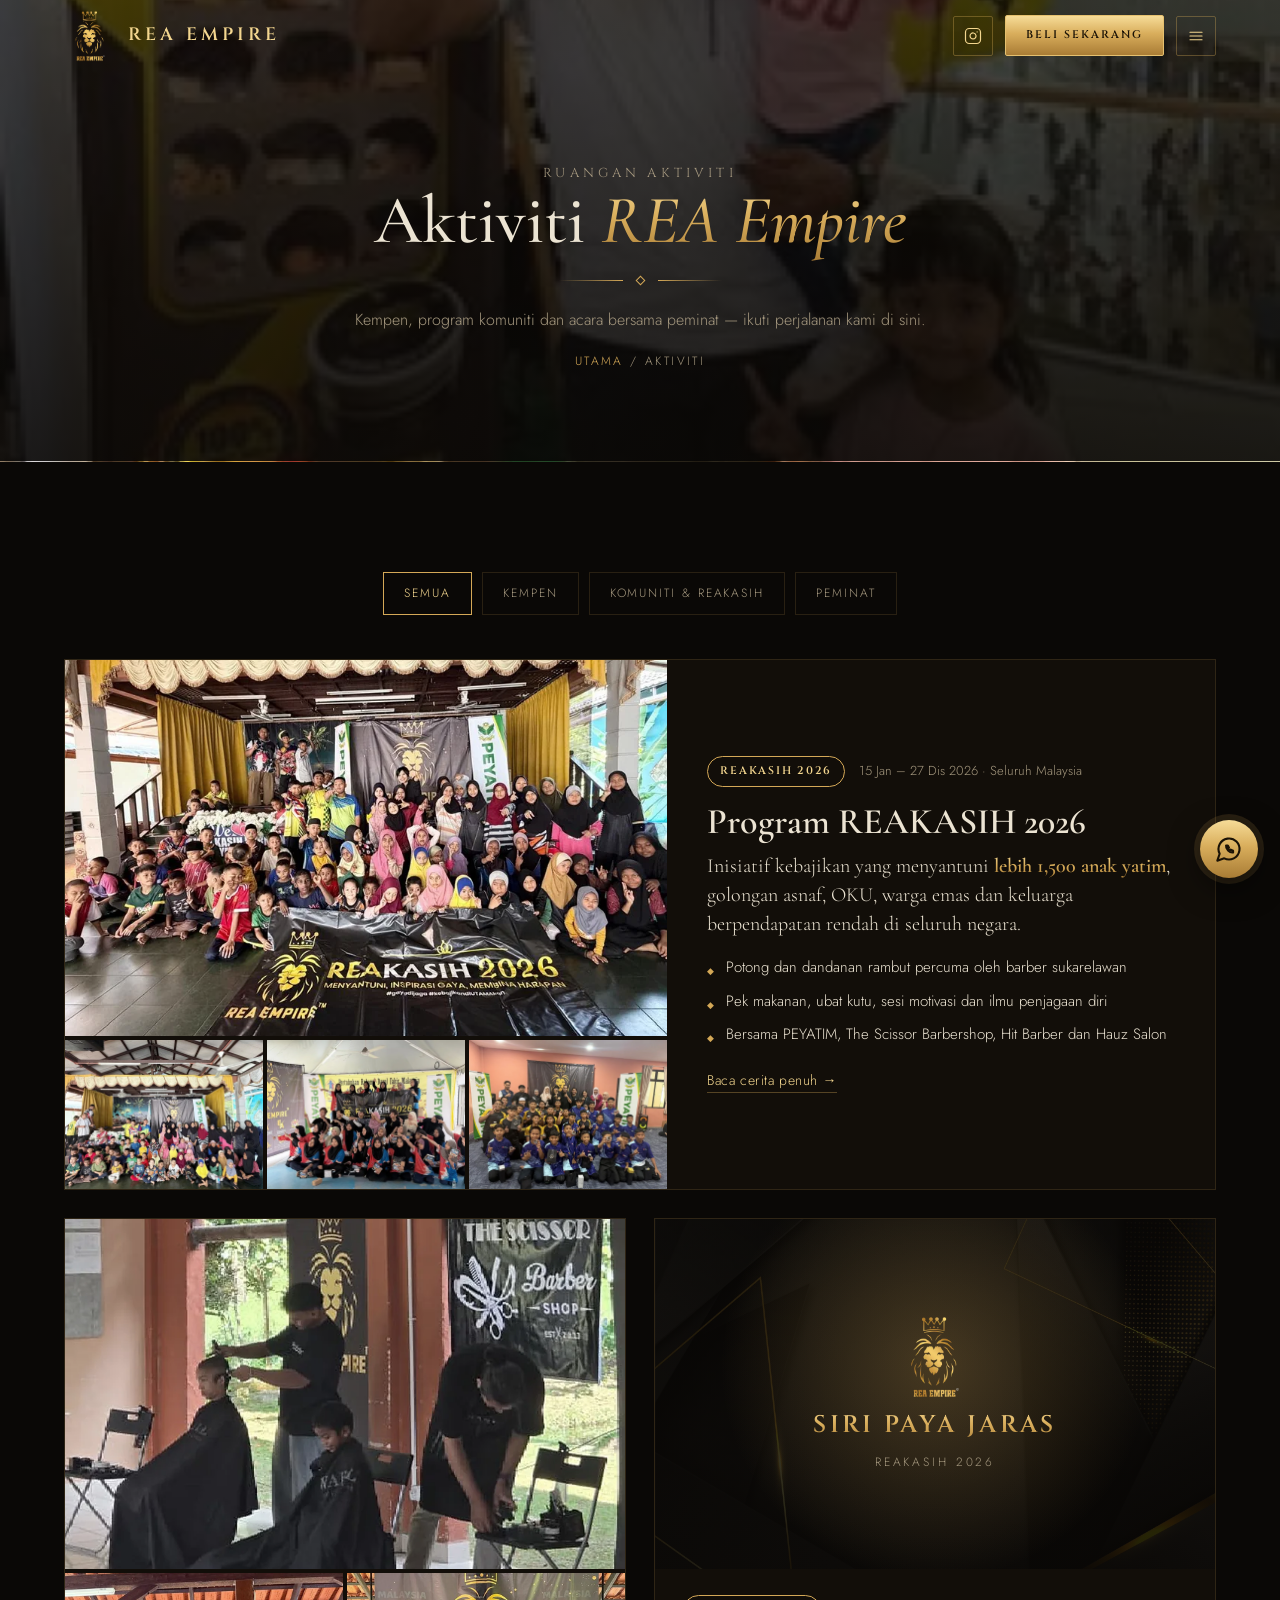
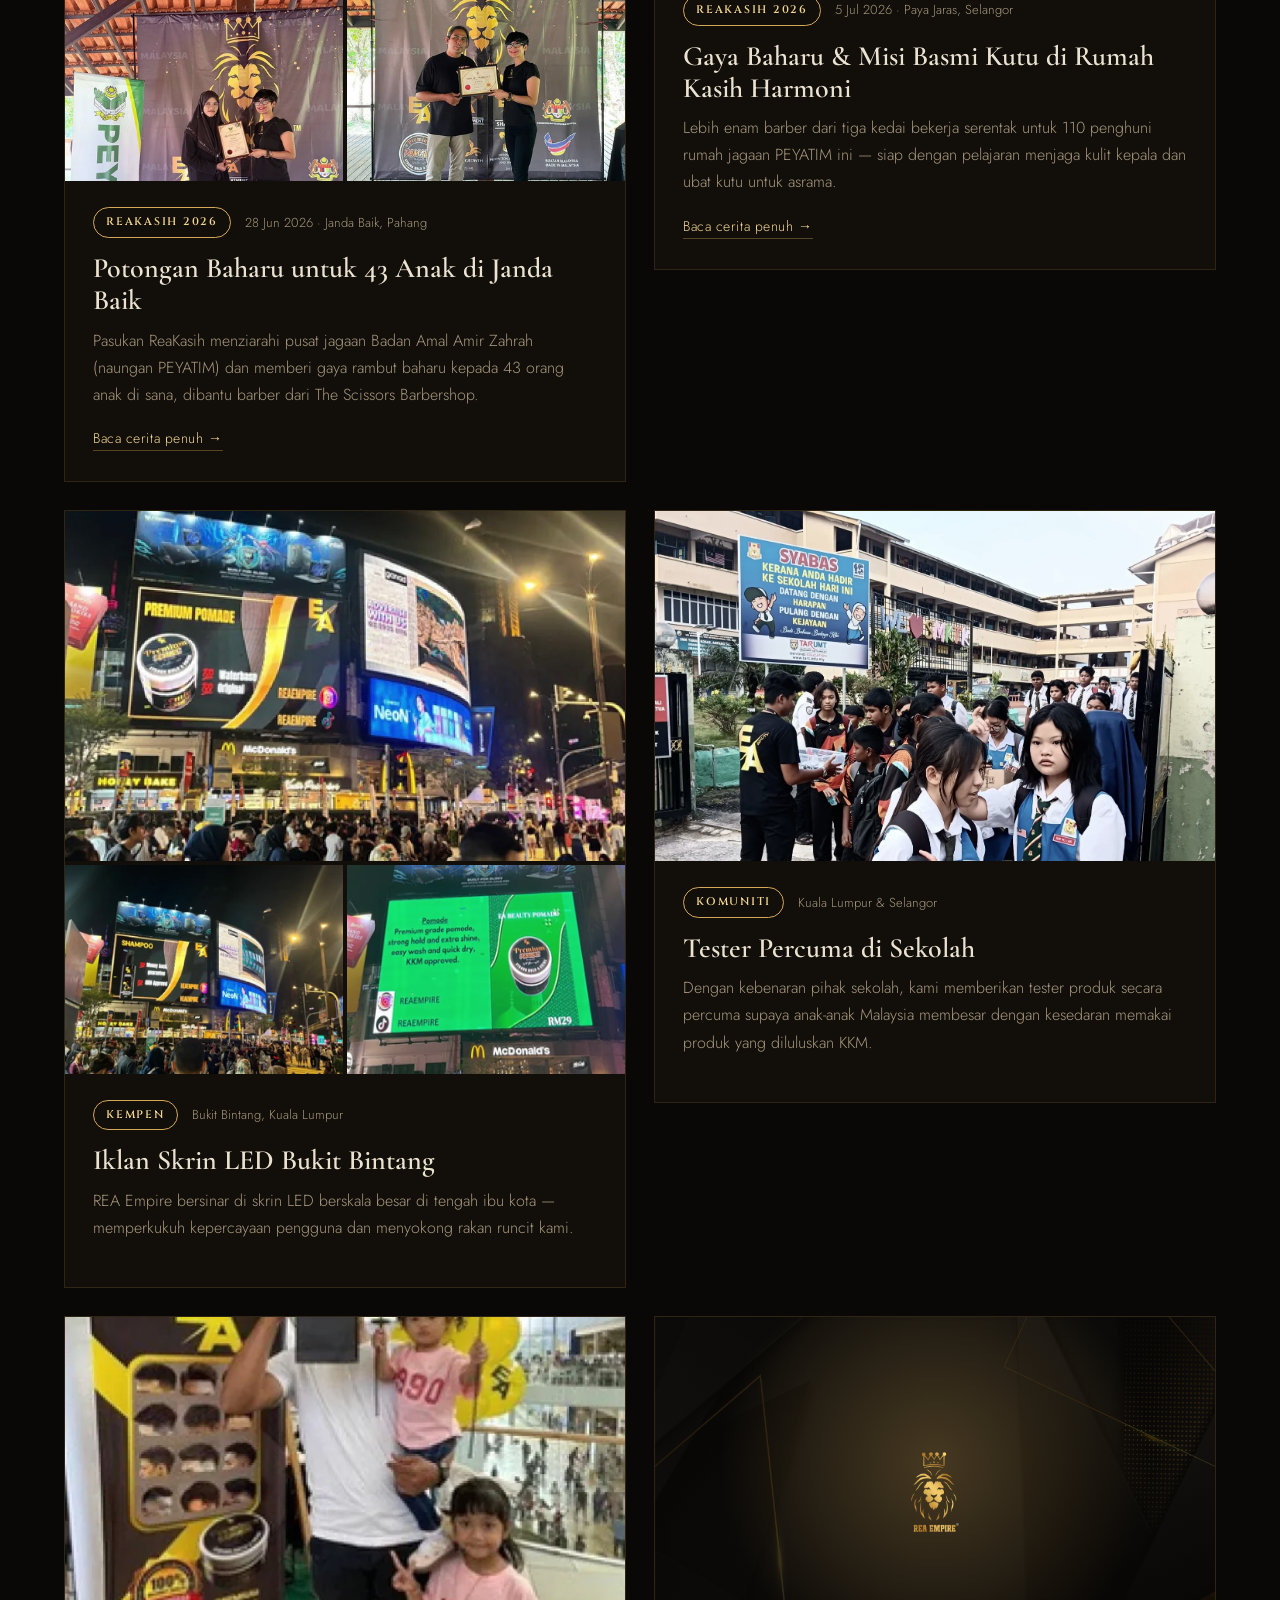
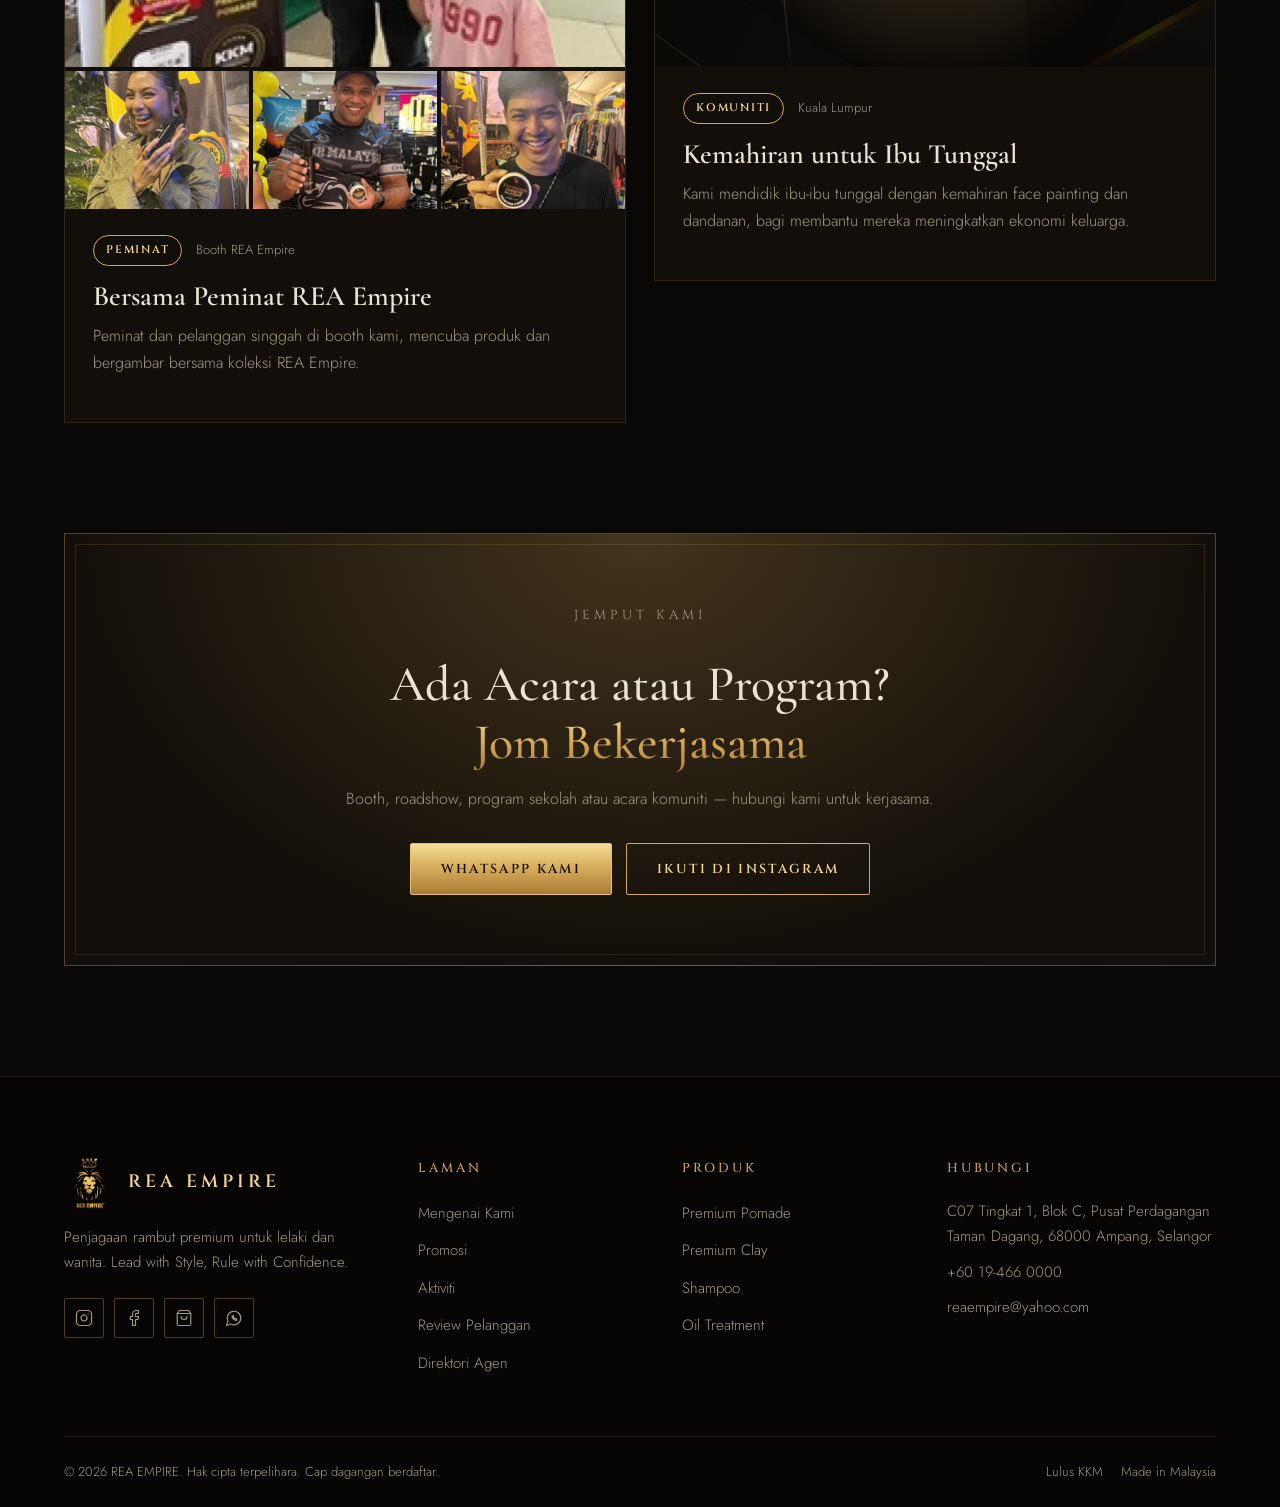
==== commit 418103d2: "Update contact email and ReaKasih 2026 dates Switch email to reaempire@yahoo.com, extend ReaKasih to" ====
--- a/aktiviti.html
+++ b/aktiviti.html
@@ -8,14 +8,14 @@
   <meta property="og:type" content="website">
   <meta property="og:title" content="Aktiviti — REA Empire">
   <meta property="og:description" content="Aktiviti REA Empire: Program REAKASIH 2026 yang menyantuni lebih 1,500 anak yatim, asnaf, OKU, warga emas dan keluarga B40, kempen LED Bukit Bintang, tester percuma di sekolah dan sesi bersama peminat.">
-  <meta property="og:image" content="https://rea-empire.vercel.app/assets/img/share-grooming-range.jpg">
+  <meta property="og:image" content="https://reaempire.my/assets/img/share-grooming-range.jpg">
   <meta property="og:image:width" content="1200">
   <meta property="og:image:height" content="675">
   <link rel="icon" href="assets/img/logo-transparent-01.webp">
   <link rel="preconnect" href="https://fonts.googleapis.com">
   <link rel="preconnect" href="https://fonts.gstatic.com" crossorigin>
   <link href="https://fonts.googleapis.com/css2?family=Cinzel:wght@400;500;600;700&family=Cormorant+Garamond:ital,wght@0,500;0,600;1,500&family=Jost:wght@300;400;500&display=swap" rel="stylesheet">
-  <link rel="stylesheet" href="assets/css/style.css?v=17">
+  <link rel="stylesheet" href="assets/css/style.css?v=18">
 </head>
 <body>
   <a class="skip-link" href="#main">Langkau ke kandungan</a>
@@ -84,7 +84,7 @@
               <button aria-label="Besarkan gambar"><img src="assets/img/reakasih/rk-07.webp" alt="Pelajar bersama pasukan REA Empire" loading="lazy"></button>
             </div>
             <div class="activity-body">
-              <div class="activity-meta"><span class="chip">ReaKasih 2026</span><span>21 Jun – 27 Dis 2026 · Seluruh Malaysia</span></div>
+              <div class="activity-meta"><span class="chip">ReaKasih 2026</span><span>15 Jan – 27 Dis 2026 · Seluruh Malaysia</span></div>
               <h3>Program REAKASIH 2026</h3>
               <p class="card-highlight">Inisiatif kebajikan yang menyantuni <strong>lebih 1,500 anak yatim</strong>, golongan asnaf, OKU, warga emas dan keluarga berpendapatan rendah di seluruh negara.</p>
               <ul class="feature-list">
@@ -236,7 +236,7 @@
           <ul class="footer-contact">
             <li>C07 Tingkat 1, Blok C, Pusat Perdagangan Taman Dagang, 68000 Ampang, Selangor</li>
             <li><a href="tel:+60194660000">+60 19-466 0000</a></li>
-            <li><a href="mailto:sale@reaempire.com">sale@reaempire.com</a></li>
+            <li><a href="mailto:reaempire@yahoo.com">reaempire@yahoo.com</a></li>
           </ul>
         </div>
       </div>
@@ -259,6 +259,6 @@
     <svg viewBox="0 0 24 24" fill="none" stroke="currentColor" stroke-width="1.8" stroke-linecap="round" stroke-linejoin="round"><path d="M7.9 20A9 9 0 1 0 4 16.1L2 22Z"/><path d="M9.5 9.5c.3 1.6 1.4 3.1 3 4l1-1 2 1v1.5c-3 .5-6.5-3-6-6h1.5l1 2z"/></svg>
   </a>
 
-  <script src="assets/js/main.js?v=9"></script>
+  <script src="assets/js/main.js?v=12"></script>
 </body>
 </html>
--- a/assets/css/style.css
+++ b/assets/css/style.css
@@ -1051,3 +1051,15 @@
   font-family: var(--font-title); font-size: 13px; font-weight: 600; letter-spacing: 0.1em;
   border: 1px solid var(--gold); border-radius: 999px; color: var(--gold-light);
 }
+
+/* Photo-based product (e.g. corporate gifts): full-bleed 3:4 photo, no price, thumbnail strip */
+.product-row-media.is-photo { --pad: 0px; aspect-ratio: 3 / 4; overflow: hidden; }
+.product-row-media.is-photo img { object-fit: cover; filter: none; }
+.price-quote { font-family: var(--font-display); font-style: italic; font-size: 20px !important; letter-spacing: 0.02em; }
+.gallery.gift-thumbs { grid-template-columns: repeat(4, 1fr); gap: 8px; margin: 0 0 22px; }
+.gallery.gift-thumbs button { aspect-ratio: 3 / 4; }
+@media (max-width: 768px) {
+  .product-row-media.is-photo { aspect-ratio: 4 / 5; }
+  .gallery.gift-thumbs { gap: 6px; margin-bottom: 16px; }
+  .gallery.gift-thumbs button { border-radius: 8px; }
+}
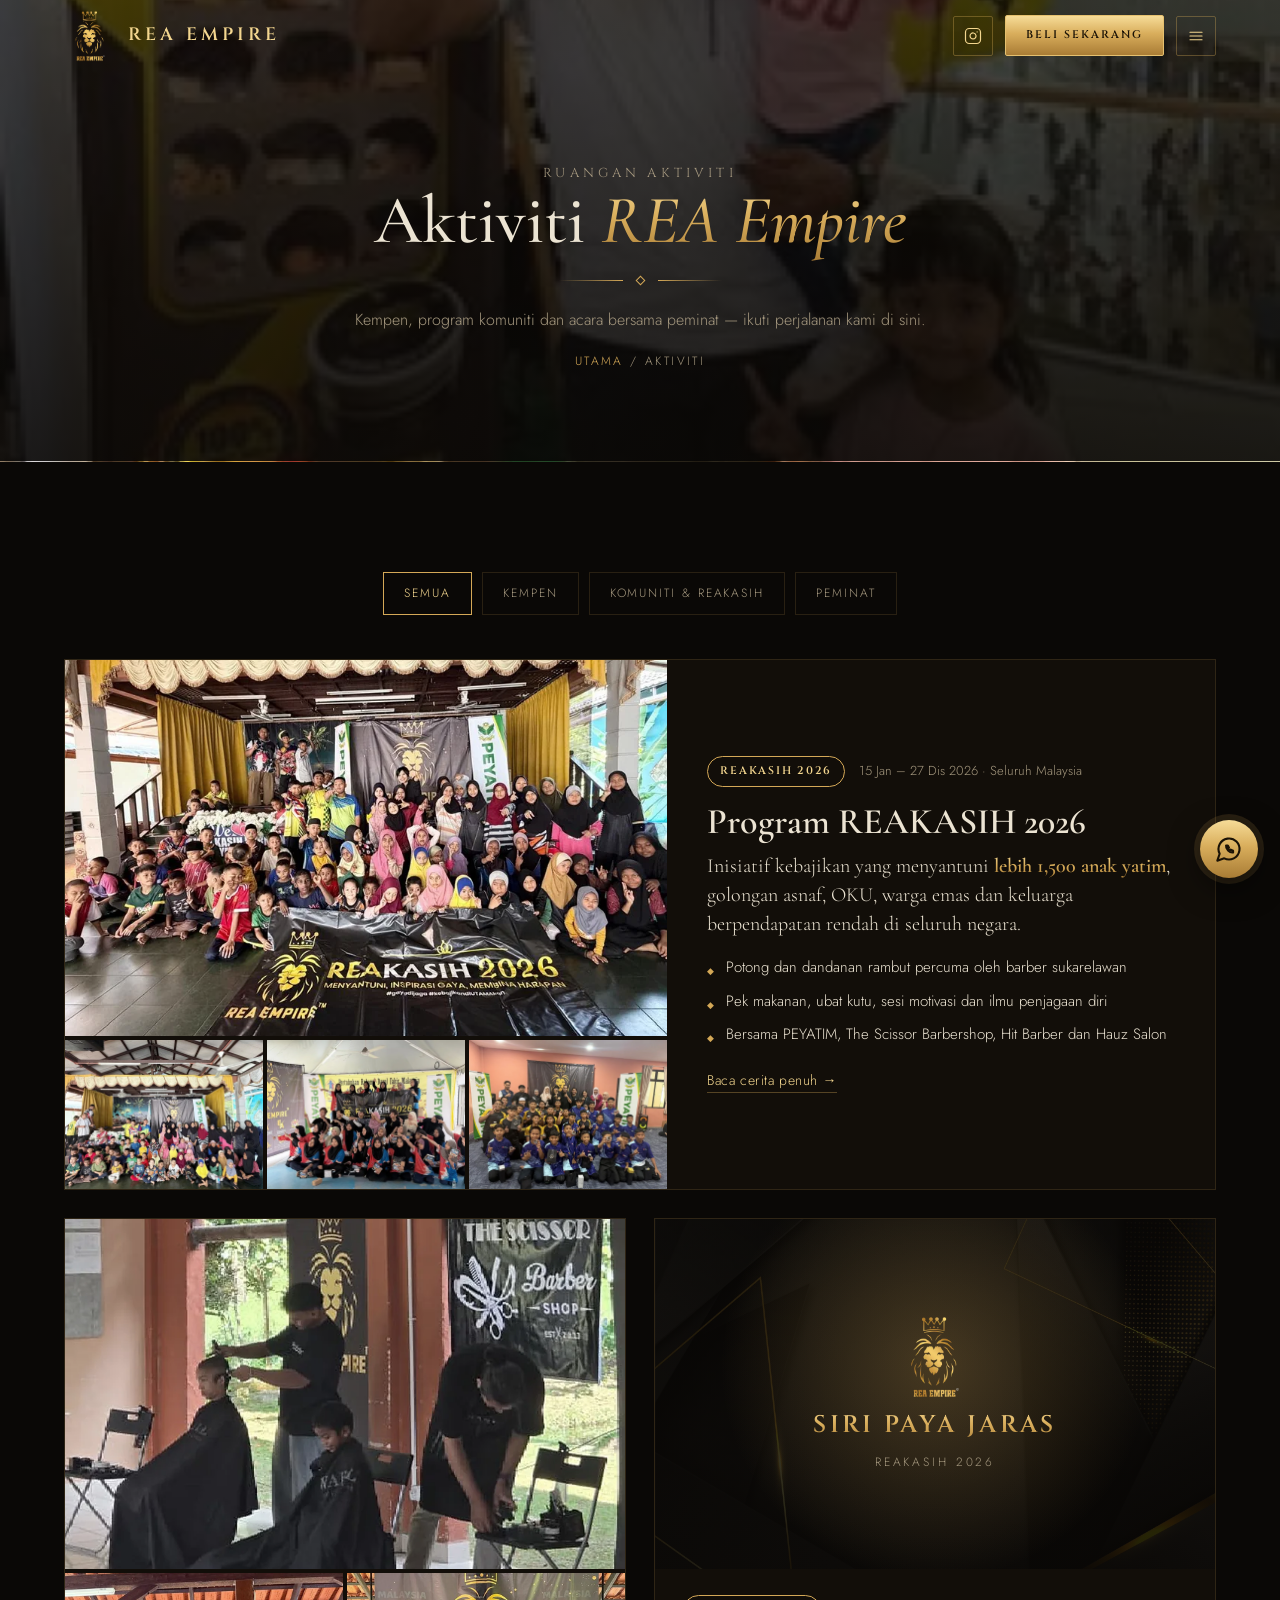
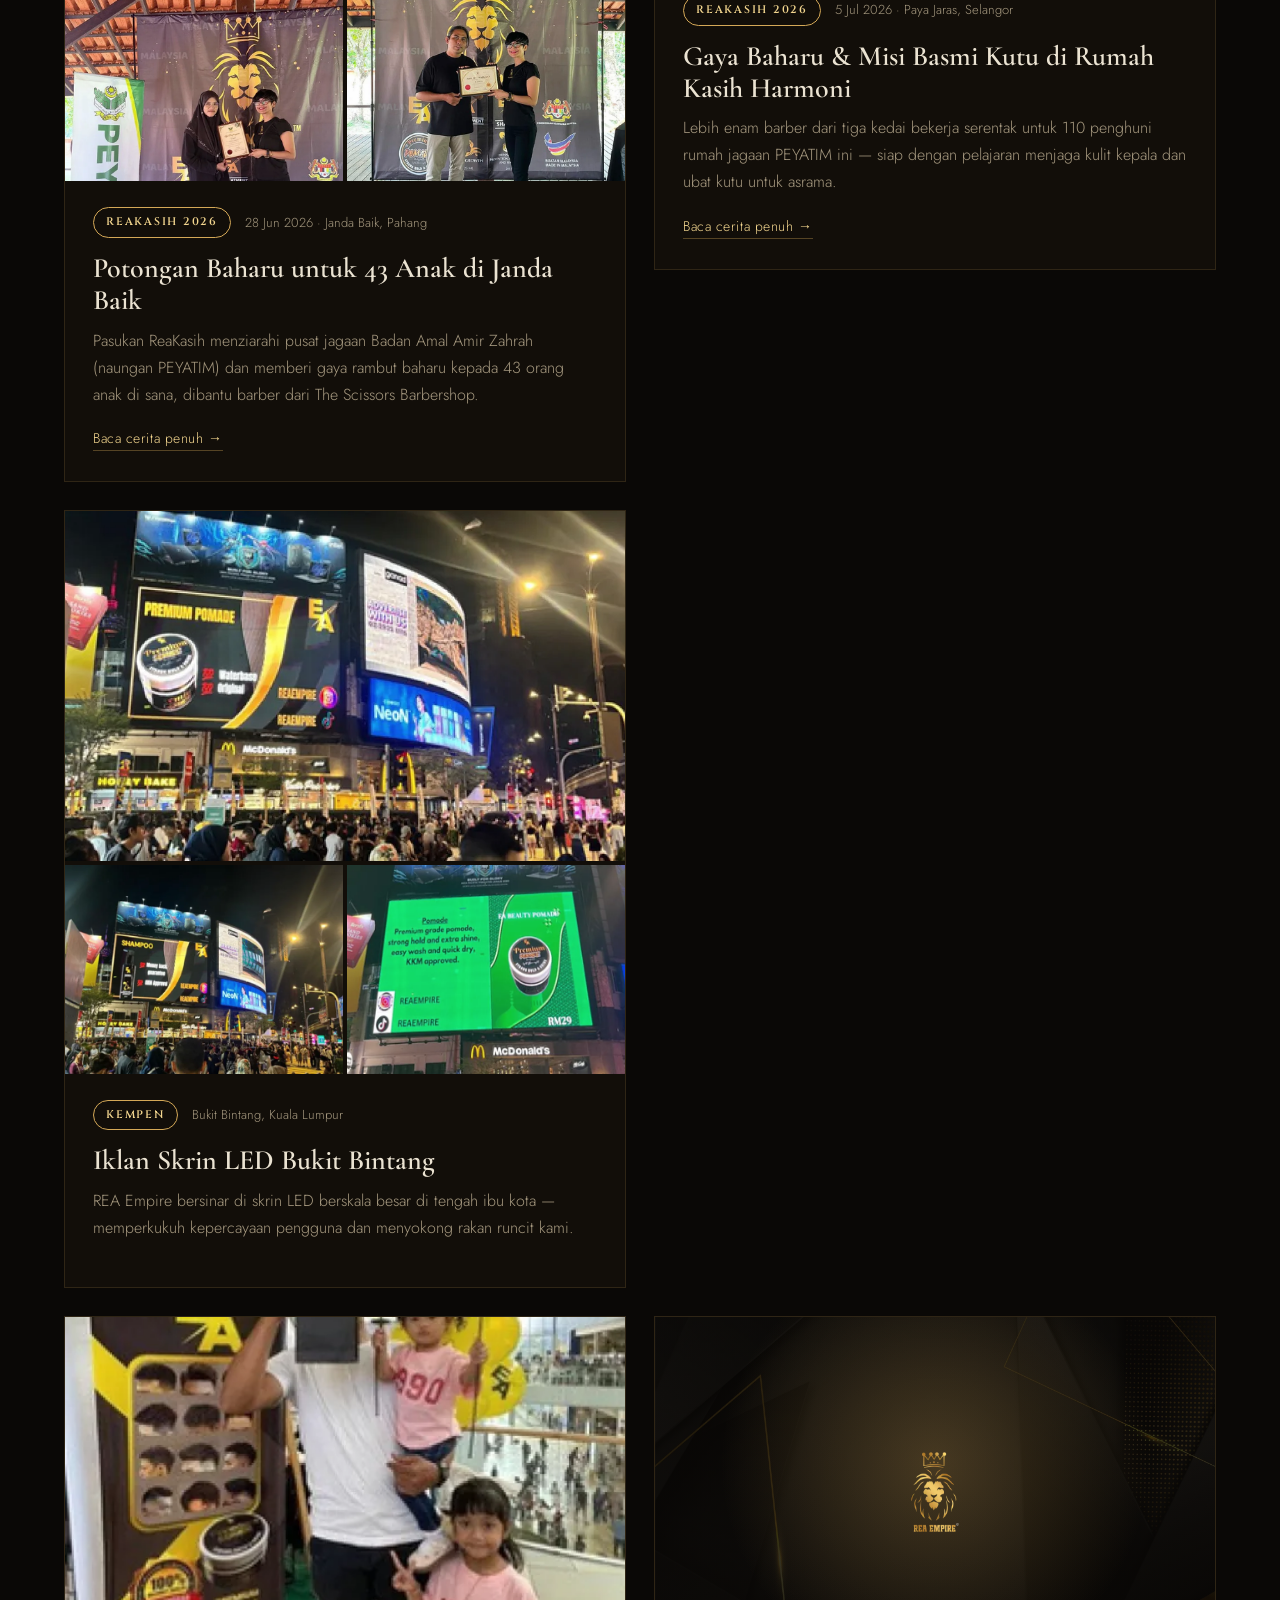
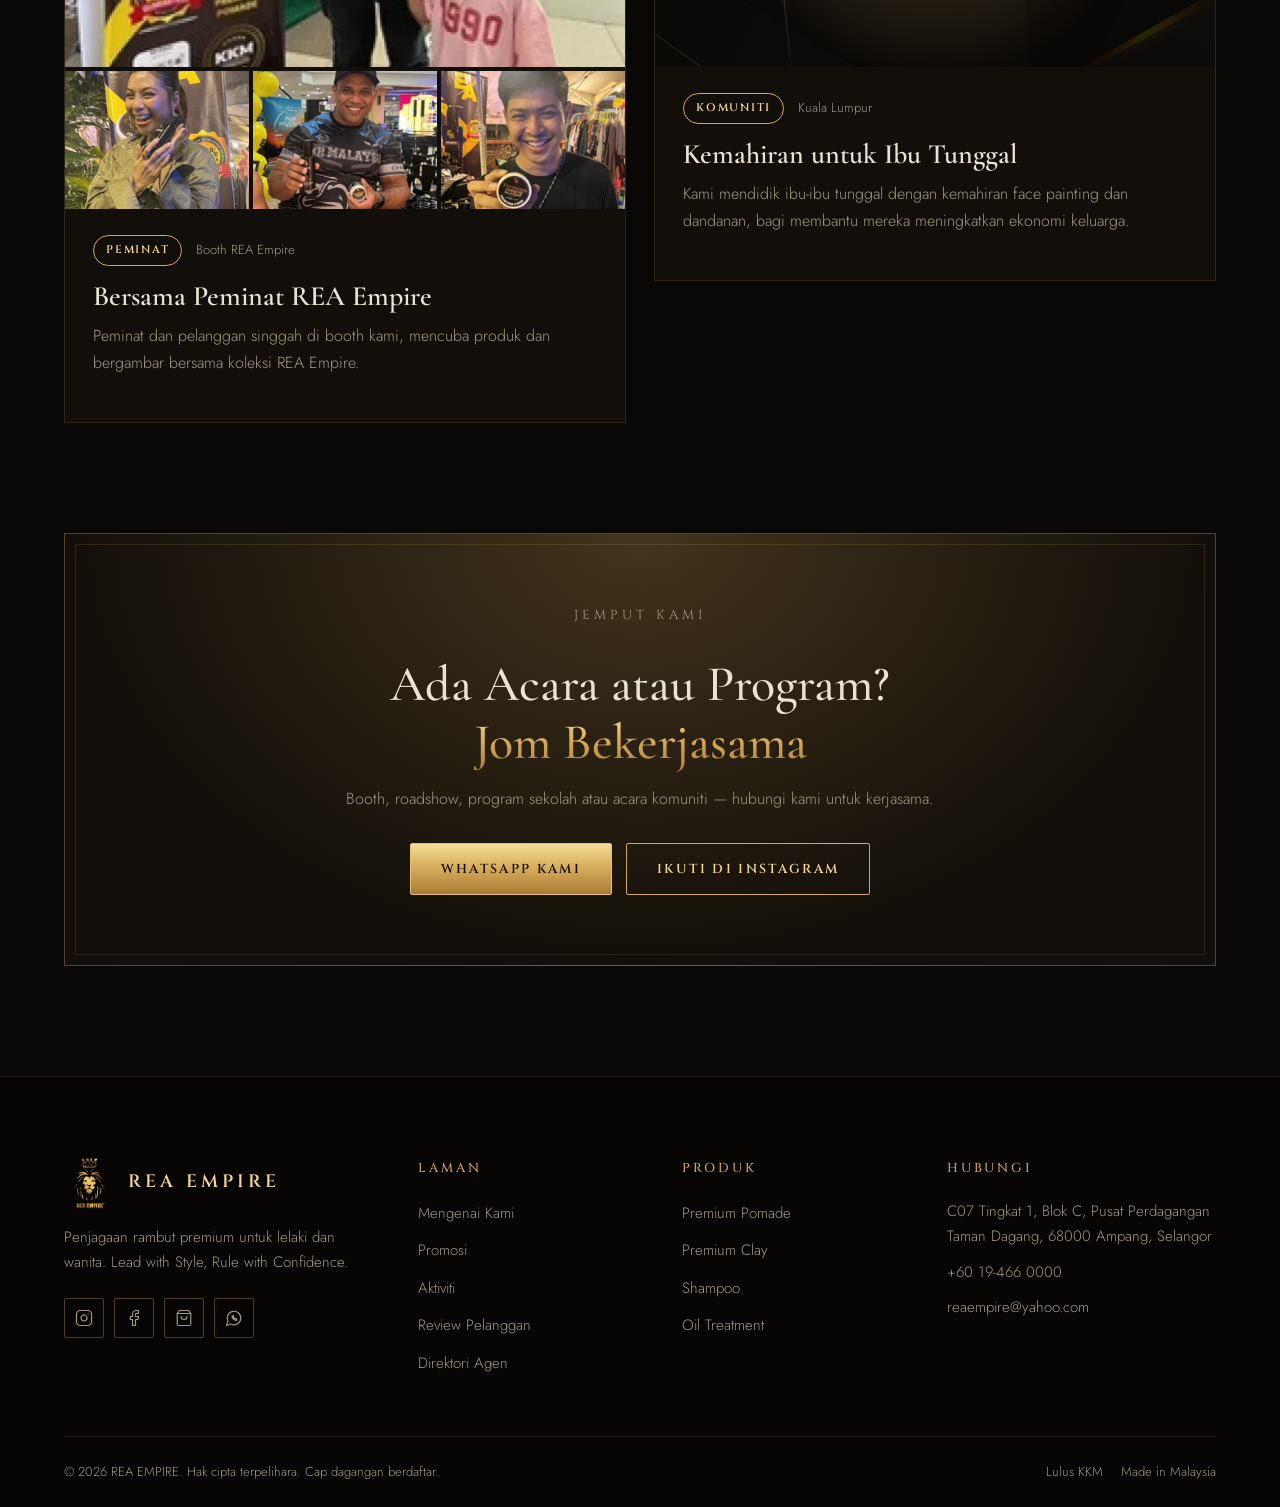
==== commit ffd99df7: "Replace hero, pomade tile and EA lineup images with new artwork New Complete Grooming Range hero and" ====
--- a/aktiviti.html
+++ b/aktiviti.html
@@ -8,14 +8,16 @@
   <meta property="og:type" content="website">
   <meta property="og:title" content="Aktiviti — REA Empire">
   <meta property="og:description" content="Aktiviti REA Empire: Program REAKASIH 2026 yang menyantuni lebih 1,500 anak yatim, asnaf, OKU, warga emas dan keluarga B40, kempen LED Bukit Bintang, tester percuma di sekolah dan sesi bersama peminat.">
-  <meta property="og:image" content="https://reaempire.my/assets/img/share-grooming-range.jpg">
+  <link rel="canonical" href="https://reaempire.my/aktiviti">
+  <meta property="og:url" content="https://reaempire.my/aktiviti">
+  <meta property="og:image" content="https://reaempire.my/assets/img/share-grooming-range-v2.jpg">
   <meta property="og:image:width" content="1200">
-  <meta property="og:image:height" content="675">
+  <meta property="og:image:height" content="725">
   <link rel="icon" href="assets/img/logo-transparent-01.webp">
   <link rel="preconnect" href="https://fonts.googleapis.com">
   <link rel="preconnect" href="https://fonts.gstatic.com" crossorigin>
   <link href="https://fonts.googleapis.com/css2?family=Cinzel:wght@400;500;600;700&family=Cormorant+Garamond:ital,wght@0,500;0,600;1,500&family=Jost:wght@300;400;500&display=swap" rel="stylesheet">
-  <link rel="stylesheet" href="assets/css/style.css?v=18">
+  <link rel="stylesheet" href="assets/css/style.css?v=19">
 </head>
 <body>
   <a class="skip-link" href="#main">Langkau ke kandungan</a>
--- a/assets/css/style.css
+++ b/assets/css/style.css
@@ -223,7 +223,7 @@
   overflow: hidden; clip: rect(0 0 0 0); white-space: nowrap; border: 0;
 }
 .hero-poster { display: block; min-height: 0; background: var(--bg); }
-.hero-poster img { width: 100%; height: auto; aspect-ratio: 1672 / 941; object-fit: cover; }
+.hero-poster img { width: 100%; height: auto; aspect-ratio: 1613 / 975; object-fit: cover; }
 .hero-bar {
   display: flex; align-items: center; justify-content: space-between; gap: 32px;
   padding: 28px 0 0;
